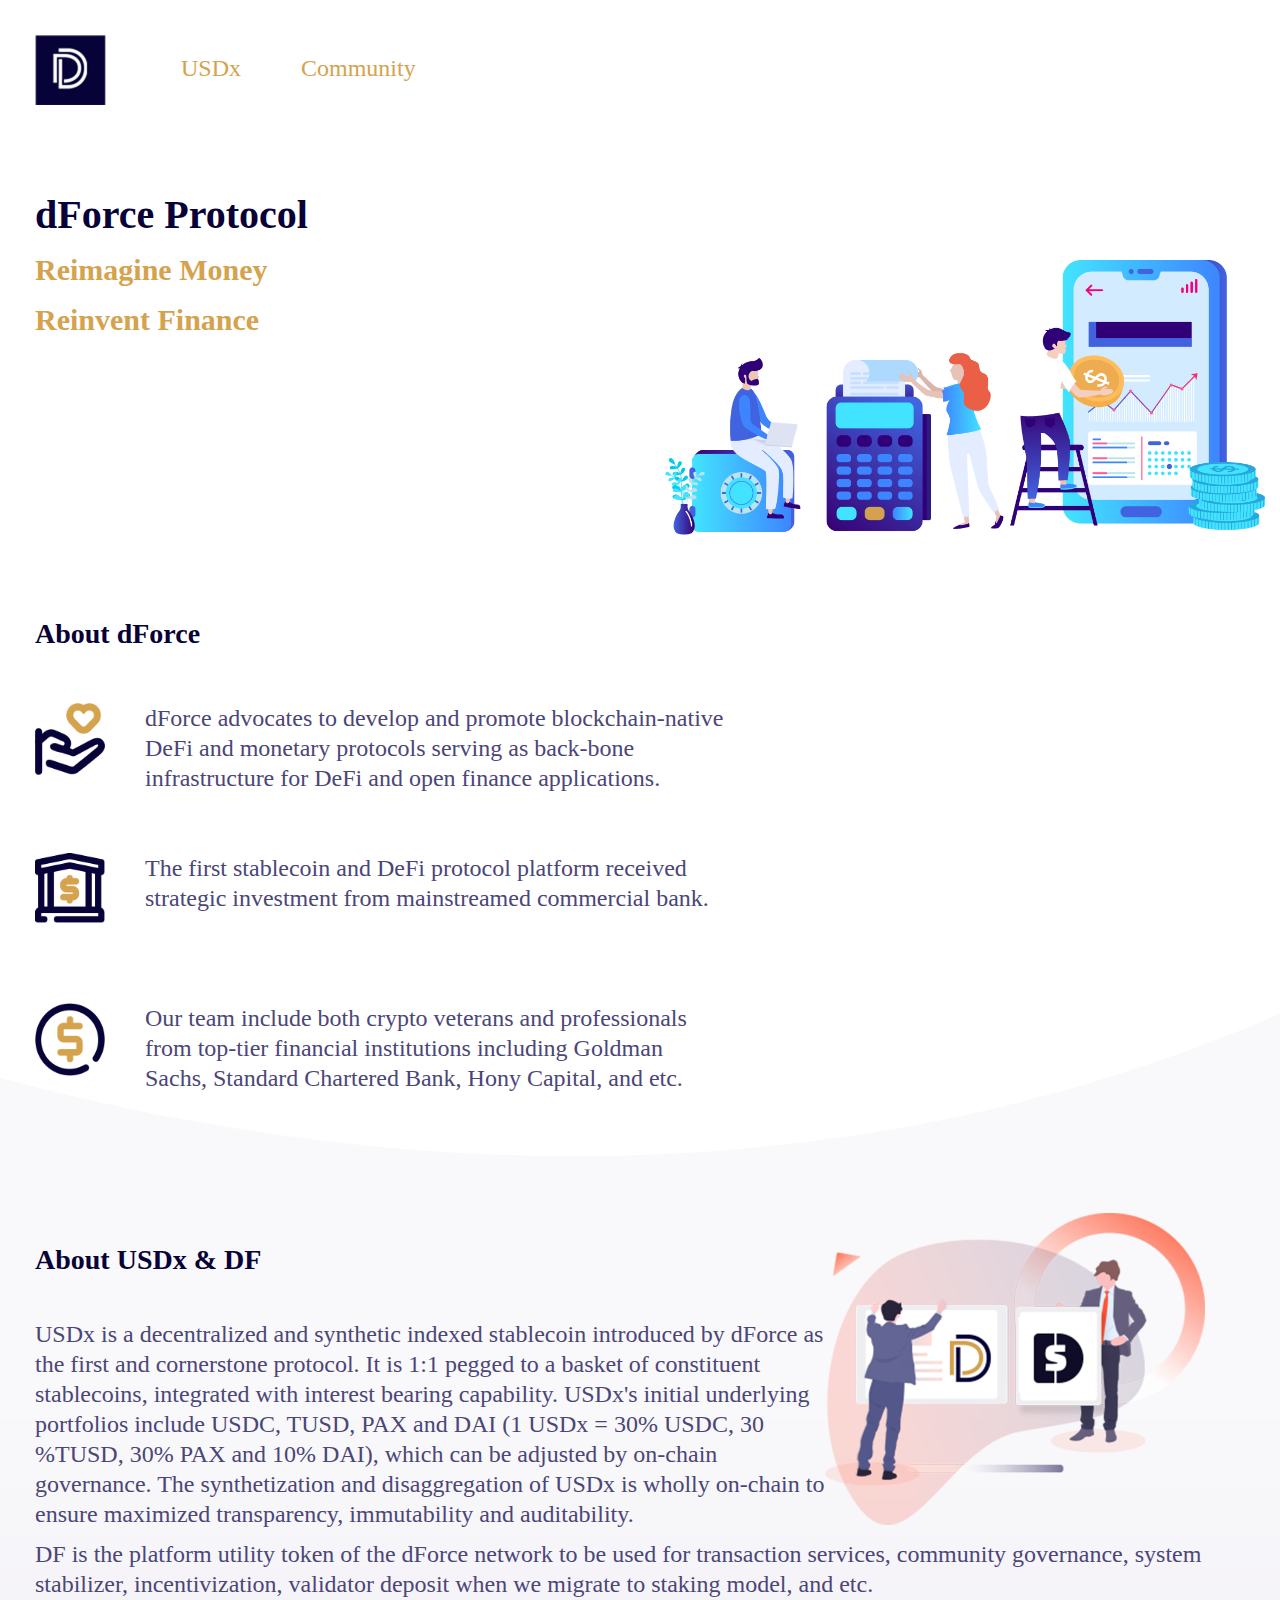
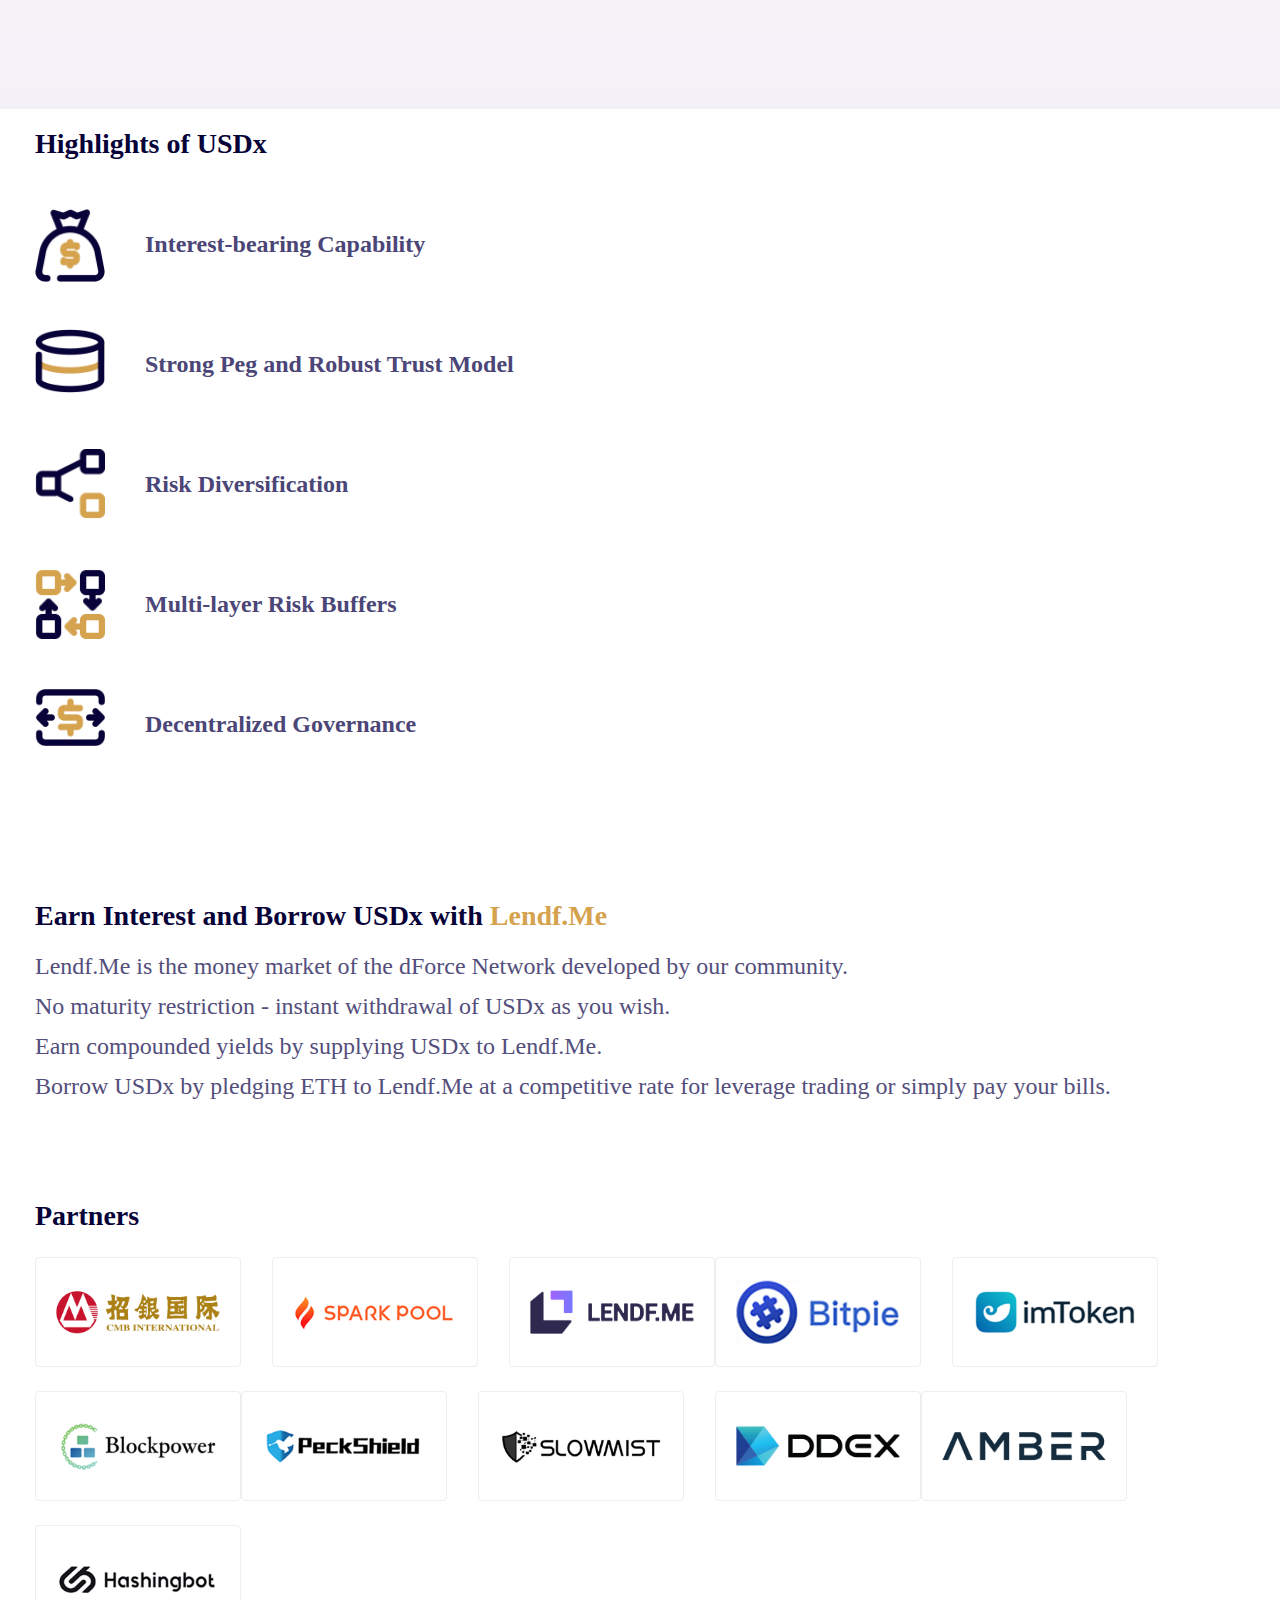
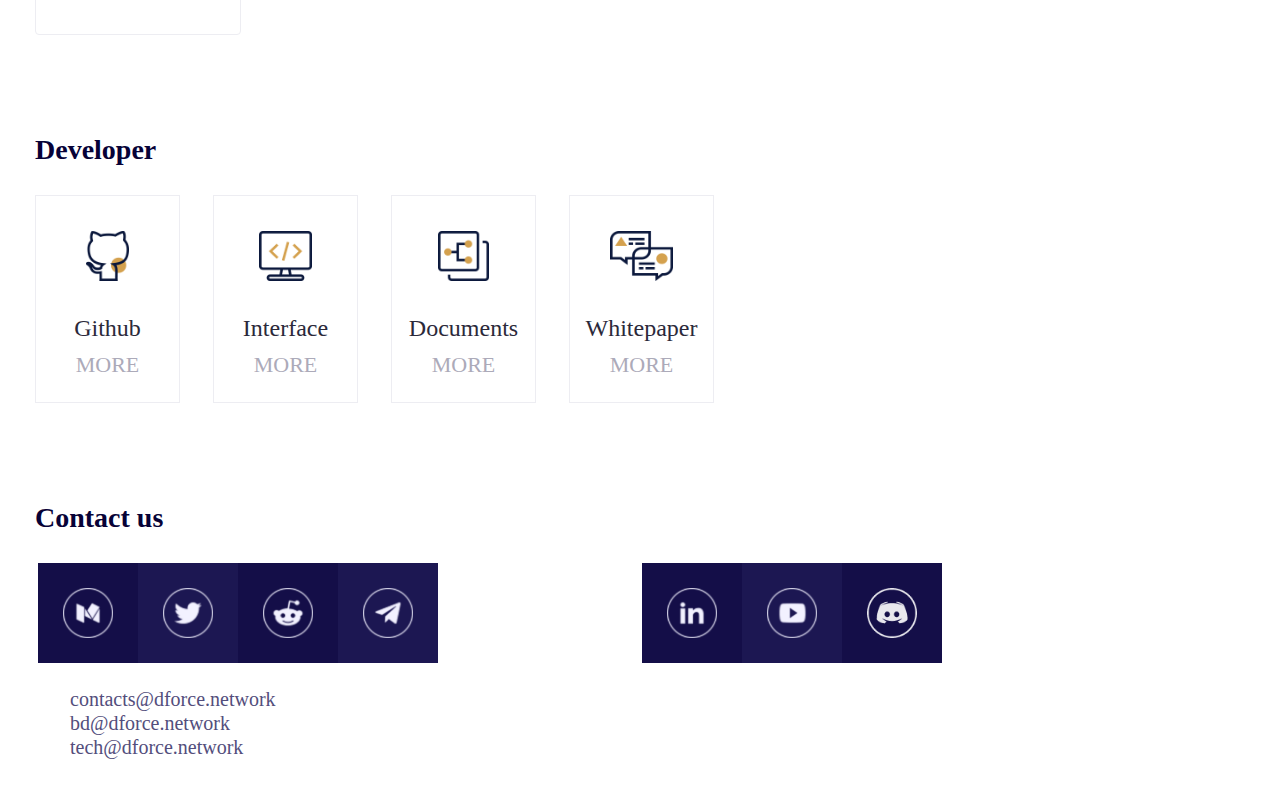
==== dforce/index.html @ ca026db4 "update" ====
<!DOCTYPE html>
<html lang="en">

<head>
    <meta charset="UTF-8">
    <meta name="viewport" content="width=device-width, initial-scale=0.5">
    <meta http-equiv="X-UA-Compatible" content="ie=edge">
    <meta name="keywords"
        content="usdt, TUSD, USDC, DAI, PAX, 稳定币, 换汇, 美元, Libra, 外汇, 汇款, maker, defi, 国际支付, blockchain, 区块链, crypto, 加密货币, 虚拟货币, stablecoin,">
    <link rel="stylesheet" href="./src/css/global_new.css" id="changecss">
    <!-- <link rel="stylesheet" href="./src/css/global_new_mobile.css" id="changecss"> -->
    <link rel="shortcut icon" href="./favicon.ico">

    <style>
        @font-face {
            font-family: NotoSansHans-Regular;
            src: url('./src/font/NotoSansHans.otf')
        }
    </style>

    <title>dForce</title>
</head>

<body>
    <div class="header">
        <img src="./src/images/logo_mobile.png" alt="" srcset="">
        <a href="https://usdx.dforce.network" target="_blank">USDx</a>
        <a href="#community" class="myid">Community</a>
        <div class="clear"></div>
    </div>
    <header>
        <div class="left">
            <img src="./src/images/Logo.png" alt="" srcset="">
        </div>
        <div class="right">
            <div class="meun">
                <a href="https://usdx.dforce.network" target="_blank">USDx</a>
            </div>
            <!-- <div class="meun">
                <a href="" target="_blank">Lendf</a>
            </div> -->
            <div class="meun meun1">
                <a href="#community" class="myid">Community</a>
            </div>
        </div>
        <div class="clear"></div>
    </header>

    <div class="top">
        <h1>dForce Protocol</h1>
        <h2>Reimagine Money · Reinvent Finance</h2>
        <h2 class="h2mobile">Reimagine Money<br />Reinvent Finance</h2>
        <img src="./src/images/banner.png" alt="">
    </div>

    <div class="arrowdown">
        <img src="./src/images/arrowdown.png" alt="" srcset="">
    </div>

    <div class="bg1">
        <div class="dforce">
            <h3 class="iamh3">About dForce</h3>
            <div class="dforceitem">
                <div class="item">
                    <img src="./src/images/dforce1.png" alt="">
                    <div class="text">dForce advocates to develop and promote blockchain-native DeFi and monetary
                        protocols serving as back-bone infrastructure for DeFi and open finance applications.</div>
                </div>
                <div class="item">
                    <img src="./src/images/dforce2.png" alt="">
                    <div class="text">The first stablecoin and DeFi protocol platform received strategic investment from
                        mainstreamed commercial bank. </div>
                </div>
                <div class="item nomargin">
                    <img src="./src/images/dforce3.png" alt="">
                    <div class="text">Our team include both crypto veterans and professionals from top-tier financial
                        institutions including Goldman Sachs, Standard Chartered Bank, Hony Capital, and etc. </div>
                </div>
                <div class="clear"></div>
            </div>
        </div>

        <div class="usdx">
            <div class="left">
                <img src="./src/images/usdx&df.png" alt="" srcset="">
            </div>
            <div class="right">
                <h3>About USDx & DF</h3>
                <div class="text1">USDx is a decentralized and synthetic indexed stablecoin introduced by dForce as the
                    first and cornerstone protocol. It is 1:1 pegged to a basket of constituent stablecoins, integrated
                    with interest bearing capability. USDx's initial underlying portfolios include USDC, TUSD, PAX and
                    DAI (1 USDx = 30% USDC, 30 %TUSD, 30% PAX and 10% DAI), which can be adjusted by on-chain
                    governance. The synthetization and disaggregation of USDx is wholly on-chain to ensure maximized
                    transparency, immutability and auditability. </div>
                <div class="text2">DF is the platform utility token of the dForce network to be used for transaction
                    services, community governance, system stabilizer, incentivization, validator deposit when we
                    migrate to staking model, and etc. </div>
            </div>
            <div class="clear"></div>
        </div>
    </div>

    <div class="highlight">
        <h3>Highlights of USDx</h3>
        <div class="hightlightitem">
            <div class="item">
                <div class="img">
                    <img src="./src/images/highlight1.png" alt="">
                </div>
                <div class="title">Interest-bearing Capability</div>
            </div>
            <div class="item">
                <div class="img">
                    <img src="./src/images/highlight2.png" alt="">
                </div>
                <div class="title">Strong Peg and Robust Trust Model</div>
            </div>
            <div class="item">
                <div class="img">
                    <img src="./src/images/highlight3.png" alt="">
                </div>
                <div class="title">Risk Diversification</div>
            </div>
            <div class="item">
                <div class="img">
                    <img src="./src/images/highlight4.png" alt="">
                </div>
                <div class="title">Multi-layer Risk Buffers</div>
            </div>
            <div class="item nomargin">
                <div class="img">
                    <img src="./src/images/highlight5.png" alt="">
                </div>
                <div class="title">Decentralized Governance</div>
            </div>
            <div class="clear"></div>
        </div>
    </div>

    <div class="lendf">
        <div class="left">
            <img src="./src/images/lendf.png" alt="">
        </div>
        <div class="right">
            <h3>Earn Interest and Borrow USDx with
                <a href="javascript:;" target="_blank">Lendf.Me</a>
            </h3>
            <div class="text">
                Lendf.Me is the money market of the dForce Network developed by our community.
            </div>
            <div class="text">No maturity restriction - instant withdrawal of USDx as you wish.</div>
            <div class="text">Earn compounded yields by supplying USDx to Lendf.Me.</div>
            <div class="text">Borrow USDx by pledging ETH to Lendf.Me at a competitive rate for leverage trading
                or simply pay your bills.</div>
        </div>
        <div class="clear"></div>
    </div>

    <div class="partner">
        <h3>Partners</h3>
        <div class="partneritem">
            <div class="item">
                <img src="./src/images/p01.png" alt="">
            </div>
            <div class="item">
                <img src="./src/images/p02.png" alt="">
            </div>
            <div class="item itemNomargin">
                <img src="./src/images/p03.png" alt="">
            </div>
            <div class="item nomargin">
                <img src="./src/images/p04.png" alt="">
            </div>
            <div class="item">
                <img src="./src/images/p05.png" alt="">
            </div>
            <div class="item itemNomargin">
                <img src="./src/images/p06.png" alt="">
            </div>
            <div class="item">
                <img src="./src/images/p07.png" alt="">
            </div>
            <div class="item nomargin">
                <img src="./src/images/p08.png" alt="">
            </div>
            <div class="item itemNomargin">
                <img src="./src/images/p09.png" alt="">
            </div>
            <div class="item">
                <img src="./src/images/p10.png" alt="">
            </div>
            <div class="item">
                <img src="./src/images/p11.png" alt="">
            </div>
            <div class="clear"></div>
        </div>
    </div>

    <div class="developers">
        <h3>Developer</h3>
        <div class="developersItem">
            <div class="image">
                <img draggable="false" src="./src/images/developers1.png" alt="" srcset="">
            </div>
            <div class="devName">Github</div>
            <div class="more">
                <a target="_blank" href="https://github.com/dforcenetwork" class="more">MORE</a>
            </div>
        </div>
        <div class="developersItem">
            <div class="image">
                <img draggable="false" src="./src/images/developers2.png" alt="" srcset="">
            </div>
            <div class="devName">Interface</div>
            <div class="more">
                <a target="_blank" href="javascript:;" class="more" title="Coming soon">MORE</a>
            </div>
        </div>
        <div class="developersItem">
            <div class="image">
                <img draggable="false" src="./src/images/developers3.png" alt="" srcset="">
            </div>
            <div class="devName">Documents</div>
            <div class="more">
                <a target="_blank" href="javascript:;" class="more" title="Coming soon">MORE</a>
            </div>
        </div>
        <div class="developersItem nomargin itemNomargin">
            <div class="image">
                <img draggable="false" src="./src/images/developers4.png" alt="" srcset="">
            </div>
            <div class="devName">Whitepaper</div>
            <div class="more">
                <a target="_blank" href="javascript:;" class="more" title="Coming soon">MORE</a>
            </div>
        </div>
        <!-- <div class="developersItem ">
            <div class="image">
                <img draggable="false" src="./src/images/developers5.png" alt="" srcset="">
            </div>
            <div class="devName">Testnet</div>
            <div class="more">
                <a target="_blank" href="javascript:;" class="more" title="Coming soon">MORE</a>
            </div>
        </div> -->
        <div class="clear"></div>
    </div>

    <div class="bottom">
        <span id='community'></span>
        <div class="content">
            <div class="left">
                <div class="leftitem">
                    <p>contact us: </p>
                </div>
                <div class="rightitem">
                    <p>contacts@dforce.network</p>
                    <p>bd@dforce.network</p>
                    <p>tech@dforce.network</p>
                </div>
            </div>
            <div class="image">
                <a target="_blank" href="https://medium.com/dforcenet" class="connectMe">
                    <img draggable="false" src="./src/images/connect1.png" alt="" srcset="">
                </a>
                <a target="_blank" href="https://twitter.com/dForcenet" class="connectMe">
                    <img draggable="false" src="./src/images/connect3.png" alt="" srcset="">
                </a>
                <a target="_blank" href="https://www.reddit.com/user/dForceProtocol" class="connectMe">
                    <img draggable="false" src="./src/images/connect4.png" alt="" srcset="">
                </a>
                <a target="_blank" href="https://t.me/dforcenet" class="connectMe">
                    <img draggable="false" src="./src/images/connect5.png" alt="" srcset="">
                </a>
                <a target="_blank" href="https://www.linkedin.com/company/dforce-network" class="connectMe">
                    <img draggable="false" src="./src/images/connect6.png" alt="" srcset="">
                </a>
                <a target="_blank" href="https://www.youtube.com/channel/UCM6Vgoc-BhFGG11ZndUr6Ow" class="connectMe">
                    <img draggable="false" src="./src/images/connect8.png" alt="" srcset="">
                </a>
                <a target="_blank" href="https://discord.gg/Gbtd3MR" class="connectMe">
                    <img style='opacity: 0.9;' draggable="false" src="./src/images/discord.png" alt="" srcset="">
                </a>
            </div>
            <div class="clear"></div>
        </div>
    </div>

    <div class="bottom_mobile">
        <span id='community'></span>
        <h3>Contact us</h3>
        <div class="image">
            <a target="_blank" href="https://medium.com/dforcenet" class="connectMe">
                <img draggable="false" src="./src/images/connect1.png" alt="" srcset="">
            </a>
            <a target="_blank" href="https://twitter.com/dForcenet" class="connectMe exeBack">
                <img draggable="false" src="./src/images/connect3.png" alt="" srcset="">
            </a>
            <a target="_blank" href="https://www.reddit.com/user/dForceProtocol" class="connectMe itemNomargin">
                <img draggable="false" src="./src/images/connect4.png" alt="" srcset="">
            </a>
            <a target="_blank" href="https://t.me/dforcenet" class="connectMe exeBack">
                <img draggable="false" src="./src/images/connect5.png" alt="" srcset="">
            </a>
            <!-- <a target="_blank" href="https://www.linkedin.com/company/dforce-network" class="connectMe">
                <img draggable="false" src="./src/images/connect6.png" alt="" srcset="">
            </a>
            <a target="_blank" href="https://discord.gg/Gbtd3MR" class="connectMe exeBack">
                <img style='opacity: 0.9;' draggable="false" src="./src/images/discord.png" alt="" srcset="">
            </a> -->
            <div class="clear"></div>
        </div>
        <div class="image">
            <!-- <a target="_blank" href="https://medium.com/dforcenet" class="connectMe">
                <img draggable="false" src="./src/images/connect1.png" alt="" srcset="">
            </a>
            <a target="_blank" href="https://twitter.com/dForcenet" class="connectMe exeBack">
                <img draggable="false" src="./src/images/connect3.png" alt="" srcset="">
            </a>
            <a target="_blank" href="https://www.reddit.com/user/dForceProtocol" class="connectMe itemNomargin">
                <img draggable="false" src="./src/images/connect4.png" alt="" srcset="">
            </a>
            <a target="_blank" href="https://t.me/dforcenet" class="connectMe exeBack">
                <img draggable="false" src="./src/images/connect5.png" alt="" srcset="">
            </a> -->
            <a target="_blank" href="https://www.linkedin.com/company/dforce-network" class="connectMe">
                <img draggable="false" src="./src/images/connect6.png" alt="" srcset="">
            </a>
            <a target="_blank" href="https://www.youtube.com/channel/UCM6Vgoc-BhFGG11ZndUr6Ow" class="connectMe exeBack">
                <img draggable="false" src="./src/images/connect8.png" alt="" srcset="">
            </a>
            <a target="_blank" href="https://discord.gg/Gbtd3MR" class="connectMe">
                <img style='opacity: 0.9;' draggable="false" src="./src/images/discord.png" alt="" srcset="">
            </a>
            <div class="clear"></div>
        </div>
        <p>contacts@dforce.network</p>
        <p>bd@dforce.network</p>
        <p>tech@dforce.network</p>
    </div>
</body>



<!-- Global site tag (gtag.js) - Google Analytics -->
<script async src="https://www.googletagmanager.com/gtag/js?id=UA-76437833-4"></script>
<script src="./src/js/jquery.min.js"></script>

<script>
    // check PC or Mobile
    if (navigator.platform.toLowerCase().match(/(iPhone|Android|linux)/i)) {
        document.getElementById('changecss').href = './src/css/global_new_mobile.css';
    } else {
        document.getElementById('changecss').href = './src/css/global_new.css';
    }

    // console.log('test', $);
    $(function () {
        $(".myid").click(function () {
            if (location.pathname.replace(/^\//, '') == this.pathname.replace(/^\//, '') && location.hostname == this.hostname) {
                var $target = $(this.hash);
                $target = $target.length && $target || $('[name=' + this.hash.slice(1) + ']');
                if ($target.length) {
                    var targetOffset = $target.offset().top;
                    $('html,body').animate({
                        scrollTop: targetOffset
                    }, 800);
                    return false;
                }
            }
        });

        // exchange meun
        // $(".img_mobile").click(function () {
        //     // console.log($(".img_mobile").attr('src'));
        //     if ($(".img_mobile").attr('src') == './src/image/meun.png') {
        //         $(".img_mobile").attr('src', './src/image/close.png');
        //         $(".ul_mobile").css('display', 'block');
        //     } else {
        //         $(".img_mobile").attr('src', './src/image/meun.png');
        //         $(".ul_mobile").css('display', 'none');
        //     }
        // })
    });

    // console.log('%c❤ WangKeAi', 'color: red', new Date().toLocaleDateString() + ' ' + new Date().toLocaleTimeString());

    window.dataLayer = window.dataLayer || [];

    function gtag() {
        dataLayer.push(arguments);
    }
    gtag('js', new Date());
    gtag('config', 'UA-76437833-4');
</script>

</html>
---- dforce/src/css/global_new.css ----
* {
    margin: 0;
    padding: 0;
    box-sizing: border-box;
}

a:link,
a:visited,
a:hover,
a:active {
    text-decoration: none;
    color: rgba(213, 162, 78, 1);
}

.clear {
    clear: both;
}

.nomargin {
    margin-right: 0 !important;
}

div.header {
    display: none;
}

header {
    width: 1040px;
    /* background: red; */
    margin: 0 auto;
    padding-top: 20px;
}

header div.left {
    float: left;
}

header div.left img {
    width: 100px;
}

header div.right {
    float: right;
    /* padding-right: 70px; */
}

header div.right div.meun {
    float: left;
    /* background: green; */
    margin-left: 20px;
    position: relative;
}

header div.right div.meun::after {
    content: '';
    display: block;
    position: absolute;
    width: 30px;
    height: 2px;
    background: rgba(0, 0, 0, 1);
    bottom: 0;
    left: 50%;
    transform: translate(-50%, 0%);
    display: none;
}

header div.right div.meun1::after {
    width: 50px;
}

header div.right div.meun a {
    display: block;
    width: 100%;
    height: 100%;
    /* background: red; */
    line-height: 26px;
    transition: 0.3s;
    font-family: NotoSansHans-Regular;
}

header div.right div.meun:hover::after {
    display: block;
}

header div.right div.meun:hover a {
    color: rgba(0, 0, 0, 1);
}

/* --------------------------------- */

div.top {
    width: 1040px;
    height: 400px;
    /* background: pink; */
    margin: 0 auto;
    position: relative;
    margin-top: 80px;
    /* margin-bottom: 50px; */
}

div.top h1 {
    font-size: 40px;
    font-family: OpenSans-ExtraBold;
    font-family: NotoSansHans-Regular;
    font-weight: 800;
    color: rgba(7, 2, 55, 1);
    line-height: 60px;
}

div.top h2 {
    font-size: 30px;
    font-family: DINAlternate-Bold;
    font-family: NotoSansHans-Regular;
    font-weight: bold;
    color: rgba(213, 162, 78, 1);
    line-height: 50px;
}

div.top h2.h2mobile {
    display: none;
}

div.top img {
    width: 800px;
    position: absolute;
    right: 0;
    bottom: 0;
}

/* --------------------------------- */

div.arrowdown {
    width: 720px;
    height: 1px;
    background: rgba(213, 162, 78, 1);
    margin: 0 auto;
    margin-top: 50px;
    margin-bottom: 50px;
    position: relative;
    margin-top: 120px;
    margin-bottom: 100px;
}

div.arrowdown img {
    width: 40px;
    position: absolute;
    left: 50%;
    top: 50%;
    transform: translate(-50%, -50%);
}

/* --------------------------------- */

div.bg1 {
    background: pink;
    background: url('../images/bg1.png') no-repeat center 0px;
}

/* --------------------------------- */

div.dforce {
    width: 1040px;
    /* background: red; */
    margin: 0 auto;
}

div.dforce h3.iamh3 {
    font-size: 28px;
    font-family: NotoSansHans-Bold;
    font-family: NotoSansHans-Regular;
    font-weight: bold;
    color: rgba(7, 2, 55, 1);
    line-height: 38px;
    text-align: center;
    margin-bottom: 50px;
}

div.dforce div.dforceitem {}

div.dforce div.dforceitem div.item {
    width: 280px;
    height: 316px;
    /* background: red; */
    margin-right: 100px;
    float: left;
    background: rgba(255, 255, 255, 1);
    border: 1px solid rgba(191, 191, 191, 1);
    border-radius: 10px;
    text-align: center;
}

div.dforce div.dforceitem div.item img {
    height: 60px;
    margin-top: 35px;
    margin-bottom: 25px;
}

div.dforce div.dforceitem div.item div.text {
    width: 242px;
    margin: 0 auto;
    /* background: red; */
    font-size: 16px;
    font-family: NotoSansHans-Regular;
    font-weight: 400;
    color: rgba(75, 70, 119, 1);
    line-height: 26px;
}

/* --------------------------------- */
div.usdx {
    width: 1040px;
    /* background: green; */
    margin: 0 auto;
    padding-top: 120px;
    padding-bottom: 210px;
}

div.usdx div.left {
    float: left;
}

div.usdx div.left img {
    width: 500px;
    margin-right: 40px;
}

div.usdx div.right {
    float: left;
    width: 500px;
}

div.usdx div.right h3 {
    font-size: 28px;
    font-family: NotoSansHans-Bold;
    font-family: NotoSansHans-Regular;
    font-weight: bold;
    color: rgba(7, 2, 55, 1);
    line-height: 38px;
    padding-top: 28px;
    padding-bottom: 10px;
}

div.usdx div.right div.text1,
div.usdx div.right div.text2 {
    font-size: 16px;
    font-family: NotoSansHans-Regular;
    font-weight: 400;
    color: rgba(75, 70, 119, 1);
    line-height: 24px;
}

div.usdx div.right div.text2 {
    margin-top: 10px;
}

/* --------------------------------- */

div.highlight {
    width: 1040px;
    /* background: red; */
    margin: 0 auto;
    /* padding-top: 100px; */
    /* margin-top: 150px; */
    margin-bottom: 180px;
}

div.highlight h3 {
    font-size: 28px;
    font-family: NotoSansHans-Black;
    font-family: NotoSansHans-Regular;
    font-weight: 900;
    color: rgba(7, 2, 55, 1);
    line-height: 70px;
    /* margin-top: 150px; */
    margin-bottom: 50px;
}

div.highlight div.hightlightitem {
    /* background: green; */
    /* padding-left: 40px; */
}

div.highlight div.hightlightitem div.item {
    width: 180px;
    float: left;
    margin-right: 35px;
    /* background: pink; */
}

div.highlight div.hightlightitem div.item div.img {
    width: 110px;
    height: 110px;
    background: rgba(255, 255, 255, 1);
    border: 1px solid rgba(232, 232, 233, 1);
    border-radius: 50%;
    margin-left: 35px;
    position: relative;
}

div.highlight div.hightlightitem div.item div.img img {
    position: absolute;
    left: 50%;
    top: 50%;
    transform: translate(-50%, -50%);
}

div.highlight div.hightlightitem div.item div.title {
    font-size: 16px;
    font-family: NotoSansHans-Black;
    font-family: NotoSansHans-Regular;
    font-weight: 900;
    color: rgba(75, 70, 119, 1);
    line-height: 24px;
    /* background: red; */
    text-align: center;
    margin-top: 16px;
}

/* --------------------------------- */

div.lendf {
    width: 1040px;
    /* background: red; */
    margin: 0 auto;
}

div.lendf div.left {
    float: left;
    width: 380px;
    /* background: pink; */
    padding-left: 35px;
}

div.lendf div.left img {
    width: 270px;
}

div.lendf div.right {
    float: left;
    width: 660px;
}

div.lendf div.right h3 {
    font-size: 28px;
    font-family: NotoSansHans-Black;
    font-family: NotoSansHans-Regular;
    font-weight: 900;
    color: rgba(7, 2, 55, 1);
    line-height: 70px;
    padding-top: 32px;
}

div.lendf div.right h3 a:hover {
    text-decoration: underline;
}

div.lendf div.right div.text {
    height: 36px;
    font-size: 16px;
    font-family: NotoSansHans-Regular;
    font-weight: 400;
    color: rgba(83, 78, 124, 1);
    line-height: 22px;
}

/* --------------------------------- */

div.partner {
    width: 1040px;
    /* background: red; */
    margin: 0 auto;
}

div.partner h3 {
    height: 22px;
    font-size: 28px;
    font-family: NotoSansHans-Black;
    font-family: NotoSansHans-Regular;
    font-weight: 900;
    color: rgba(7, 2, 55, 1);
    line-height: 70px;
    margin-top: 150px;
    margin-bottom: 30px;
}

div.partner div.partneritem {}

div.partner div.partneritem div.item {
    position: relative;
    float: left;
    width: 230px;
    height: 130px;
    margin-right: 40px;
    background: rgba(255, 255, 255, 1);
    border: 1px solid rgba(237, 237, 242, 1);
    border-radius: 4px;
    margin-top: 24px;
}

div.partner div.partneritem div.item img {
    width: 80%;
    position: absolute;
    left: 50%;
    top: 50%;
    transform: translate(-50%, -50%);
}

/* --------------------------------- */

div.developers {
    width: 1040px;
    /* background: pink; */
    margin: 0 auto;
    padding-bottom: 80px;
}

div.developers h3 {
    font-size: 28px;
    font-family: NotoSansHans-Black;
    font-family: NotoSansHans-Regular;
    font-weight: 900;
    color: rgba(7, 2, 55, 1);
    line-height: 70px;
    margin-top: 150px;
    margin-bottom: 50px;
}

div.developers div.developersItem {
    float: left;
    width: 200px;
    height: 208px;
    background: rgba(255, 255, 255, 1);
    border: 1px solid rgba(237, 237, 242, 1);
    margin-right: 80px;
    text-align: center;
}

div.developers div.developersItem img {
    height: 50px;
    margin-top: 35px;
    margin-bottom: 30px;
}

div.developers div.developersItem div.devName {
    font-size: 20px;
    font-family: NotoSansHans-Regular;
    font-weight: 500;
    color: rgba(43, 41, 58, 1);
}

div.developers div.developersItem div.more {
    /* background: red; */
    padding-top: 10px;
}

div.developers div.developersItem div.more a {
    display: block;
    width: 100px;
    margin: 0 auto;
    background: url('../images/arrow_right.png') no-repeat right 4px;
    background-size: 8px;
    font-size: 16px;
    font-family: NotoSansHans-Regular;
    font-weight: 400;
    color: rgba(172, 170, 185, 1);
    /* background: green; */
}

/* --------------------------------- */
div.bottom_mobile {
    display: none;
}

div.bottom {
    width: 100%;
    min-width: 1040px;
    height: 140px;
    background: rgba(7, 2, 55, 1);
}

div.bottom div.content {
    width: 1040px;
    /* background: red; */
    margin: 0 auto;
    padding-top: 35px;
}

div.bottom div.content div.left {
    float: left;
}

div.bottom div.content div.left div.leftitem {
    margin-right: 20px;
}

div.bottom div.content div.left div.leftitem,
div.bottom div.content div.left div.rightitem {
    float: left;
    font-size: 18px;
    font-family: SourceHanSansCN-Regular;
    font-weight: 400;
    color: rgba(254, 254, 255, 1);
}

div.bottom div.content div.image {
    float: left;
    margin-left: 150px;
    padding-top: 20px;
}

div.bottom div.content div.image a {
    /* background: green; */
    display: inline-block;
    margin-right: 30px;
}

div.bottom div.content div.image a img {
    width: 40px;
}
---- dforce/src/css/global_new_mobile.css ----
* {
    margin: 0;
    padding: 0;
    box-sizing: border-box;
}

a:link,
a:visited,
a:hover,
a:active {
    text-decoration: none;
    color: rgba(213, 162, 78, 1);
}

.clear {
    clear: both;
}

.itemNomargin {
    margin-right: 0 !important;
}

header {
    display: none;
}

div.header {
    width: 100%;
    min-width: 750px;
    padding-top: 35px;
    padding-left: 35px;
}

div.header img {
    float: left;
    height: 70px;
    margin-right: 60px;
}

div.header a {
    float: left;
    display: block;
    font-size: 24px;
    /* background: red; */
    padding: 5px 15px;
    margin-right: 30px;
    margin-top: 15px;
    font-family: NotoSansHans-Regular;
}

/* --------------------------------- */

div.top {
    width: 100%;
    min-width: 750px;
    padding-left: 35px;
    height: 350px;
    /* background: pink; */
    margin: 0 auto;
    position: relative;
    margin-top: 80px;
}

div.top h1 {
    font-size: 40px;
    font-family: OpenSans-ExtraBold;
    font-family: NotoSansHans-Regular;
    font-weight: 800;
    color: rgba(7, 2, 55, 1);
    line-height: 60px;
}

div.top h2 {
    display: none;
}

div.top h2.h2mobile {
    display: block;
    font-size: 30px;
    font-family: DINAlternate-Bold;
    font-family: NotoSansHans-Regular;
    font-weight: bold;
    color: rgba(213, 162, 78, 1);
    line-height: 50px;
}


div.top img {
    width: 600px;
    position: absolute;
    right: 15px;
    bottom: 0;
}

/* --------------------------------- */

div.arrowdown {
    display: none;
}


/* --------------------------------- */

div.bg1 {
    width: 100%;
    min-width: 750px;
    background: pink;
    background: url('../images/bg1.png') no-repeat center 216px;
}

/* --------------------------------- */

div.dforce {
    width: 100%;
    min-width: 750px;
    /* background: red; */
    margin: 0 auto;
}

div.dforce h3.iamh3 {
    font-size: 28px;
    /* font-family: NotoSansHans-Bold; */
    font-family: NotoSansHans-Regular;
    font-weight: bold;
    color: rgba(7, 2, 55, 1);
    line-height: 38px;
    margin-top: 80px;
    margin-bottom: 50px;
    padding-left: 35px;
}

div.dforce div.dforceitem {}

div.dforce div.dforceitem div.item {
    width: 100%;
    height: 130px;
    /* background: red; */
    margin-bottom: 20px;
}

div.dforce div.dforceitem div.item img {
    float: left;
    width: 70px;
    margin-left: 35px;
    margin-right: 40px;
}

div.dforce div.dforceitem div.item div.text {
    width: 580px;
    float: left;
    /* background: green; */
    font-size: 24px;
    font-family: NotoSansHans-Regular;
    font-weight: 400;
    color: rgba(75, 70, 119, 1);
    line-height: 30px;
}

/* --------------------------------- */
div.usdx {
    width: 750px;
    min-width: 100%;
    /* background: green; */
    margin: 0 auto;
    padding-left: 35px;
    padding-right: 35px;
    padding-top: 60px;
    padding-bottom: 110px;
}

div.usdx div.left {
    float: right;
}

div.usdx div.left img {
    width: 380px;
    margin-right: 40px;
}

/* div.usdx div.right {
    float: left;
    width: 500px;
} */

div.usdx div.right h3 {
    font-size: 28px;
    /* font-family: NotoSansHans-Bold; */
    font-family: NotoSansHans-Regular;
    font-weight: bold;
    color: rgba(7, 2, 55, 1);
    line-height: 38px;
    padding-top: 28px;
    padding-bottom: 40px;
}

div.usdx div.right div.text1,
div.usdx div.right div.text2 {
    font-size: 24px;
    font-family: NotoSansHans-Regular;
    font-weight: 400;
    color: rgba(75, 70, 119, 1);
    line-height: 30px;
}

div.usdx div.right div.text2 {
    margin-top: 10px;
}

/* --------------------------------- */

div.highlight {
    width: 100%;
    min-width: 750px;
    /* background: red; */
    margin: 0 auto;
    margin-bottom: 40px;
}

div.highlight h3 {
    font-size: 28px;
    /* font-family: NotoSansHans-Black; */
    font-family: NotoSansHans-Regular;
    font-weight: 900;
    color: rgba(7, 2, 55, 1);
    line-height: 70px;
    /* margin-top: 150px; */
    margin-bottom: 30px;
    padding-left: 35px;
}

div.highlight div.hightlightitem {
    width: 100%;
    min-width: 750px;
}

div.highlight div.hightlightitem div.item {
    width: 100%;
    min-width: 750px;
    height: 100px;
    /* background: green; */
    margin-bottom: 20px;
}

div.highlight div.hightlightitem div.item div.img {
    float: left;
    padding-left: 35px;
}

div.highlight div.hightlightitem div.item div.img img {
    width: 70px;
    margin-right: 40px;
}

div.highlight div.hightlightitem div.item div.title {
    font-size: 24px;
    /* font-family: NotoSansHans-Black; */
    font-family: NotoSansHans-Regular;
    font-weight: 900;
    color: rgba(75, 70, 119, 1);
    line-height: 30px;
    /* background: red; */
    margin-top: 20px;
    float: left;
    width: 500px;
}

/* --------------------------------- */

div.lendf {
    width: 100%;
    min-width: 750px;
    /* background: red; */
    margin: 0 auto;
    /* background: url(../images/lendf.png) no-repeat right top; */
}

div.lendf div.left {
    display: none;
}


div.lendf div.right {
    width: 100%;
    padding-left: 35px;
    padding-right: 35px;
    /* background: red; */
}

div.lendf div.right h3 {
    font-size: 28px;
    /* font-family: NotoSansHans-Black; */
    font-family: NotoSansHans-Regular;
    font-weight: 900;
    color: rgba(7, 2, 55, 1);
    line-height: 70px;
    padding-top: 32px;
}

div.lendf div.right div.text {
    /* height: 74px; */
    font-size: 24px;
    font-family: NotoSansHans-Regular;
    font-weight: 400;
    color: rgba(83, 78, 124, 1);
    line-height: 30px;
    margin-bottom: 10px;
}

div.lendf div.right div.h46 {
    height: 46px;
}

/* --------------------------------- */

div.partner {
    width: 100%;
    min-width: 750px;
    /* background: red; */
    margin: 0 auto;
    padding-left: 35px;
    padding-right: 35px;
}

div.partner h3 {
    height: 22px;
    font-size: 28px;
    /* font-family: NotoSansHans-Black; */
    font-family: NotoSansHans-Regular;
    font-weight: 900;
    color: rgba(7, 2, 55, 1);
    line-height: 70px;
    margin-top: 80px;
    margin-bottom: 30px;
    /* padding-left: 35px; */
}

div.partner div.partneritem {}

div.partner div.partneritem div.item {
    position: relative;
    float: left;
    width: 206px;
    height: 110px;
    margin-right: 31px;
    background: rgba(255, 255, 255, 1);
    border: 1px solid rgba(237, 237, 242, 1);
    border-radius: 4px;
    margin-top: 24px;
}

div.partner div.partneritem div.item img {
    width: 80%;
    position: absolute;
    left: 50%;
    top: 50%;
    transform: translate(-50%, -50%);
}

/* --------------------------------- */

div.developers {
    width: 100%;
    min-width: 750px;
    /* background: pink; */
    margin: 0 auto;
    padding-bottom: 80px;
    padding-left: 35px;
    padding-right: 35px;
}

div.developers h3 {
    font-size: 28px;
    /* font-family: NotoSansHans-Black; */
    font-family: NotoSansHans-Regular;
    font-weight: 900;
    color: rgba(7, 2, 55, 1);
    line-height: 70px;
    margin-top: 80px;
    margin-bottom: 10px;
    /* padding-left: 35px; */
}

div.developers div.developersItem {
    float: left;
    width: 145px;
    height: 208px;
    background: rgba(255, 255, 255, 1);
    border: 1px solid rgba(237, 237, 242, 1);
    margin-right: 33px;
    text-align: center;
}

div.developers div.developersItem img {
    height: 50px;
    margin-top: 35px;
    margin-bottom: 30px;
}

div.developers div.developersItem div.devName {
    font-size: 24px;
    font-family: NotoSansHans-Regular;
    font-weight: 500;
    color: rgba(43, 41, 58, 1);
}

div.developers div.developersItem div.more {
    /* background: red; */
    padding-top: 10px;
}

div.developers div.developersItem div.more a {
    display: block;
    width: 100px;
    margin: 0 auto;
    /* background: url('../images/arrow_right.png') no-repeat right 4px; */
    /* background-size: 8px; */
    font-size: 22px;
    font-family: NotoSansHans-Regular;
    font-weight: 400;
    color: rgba(172, 170, 185, 1);
    /* background: green; */
}

/* --------------------------------- */

div.bottom {
    display: none;
}

div.bottom_mobile {
    width: 100%;
    min-width: 750px;
    /* background: red; */
    padding-left: 35px;
    padding-right: 35px;
    position: relative;
    text-align: center;
    padding-bottom: 40px;
}

div.bottom_mobile h3 {
    font-size: 28px;
    /* font-family: NotoSansHans-Black; */
    font-family: NotoSansHans-Regular;
    font-weight: 900;
    color: rgba(7, 2, 55, 1);
    line-height: 70px;
    /* margin-top: 80px; */
    margin-bottom: 10px;
    text-align: left;
}

div.bottom_mobile div.image {
    display: inline-block;
    width: 600px;
    margin: 0 auto;
    margin-bottom: 20px;
}

div.bottom_mobile div.image a {
    display: block;
    background: rgba(20, 14, 72, 1);
    float: left;
    width: 100px;
    height: 100px;
    position: relative;
}

div.bottom_mobile div.image a.exeBack {
    background: rgba(28, 23, 82, 1);
}

div.bottom_mobile div.image a img {
    width: 50px;
    position: absolute;
    top: 50%;
    left: 50%;
    transform: translate(-50%, -50%);
}

div.bottom_mobile p {
    text-align: left;
    padding-left: 35px;
    font-size: 20px;
    font-family: NotoSansHans-Regular;
    font-weight: 400;
    color: rgba(83, 78, 124, 1);
    line-height: 24px;
}
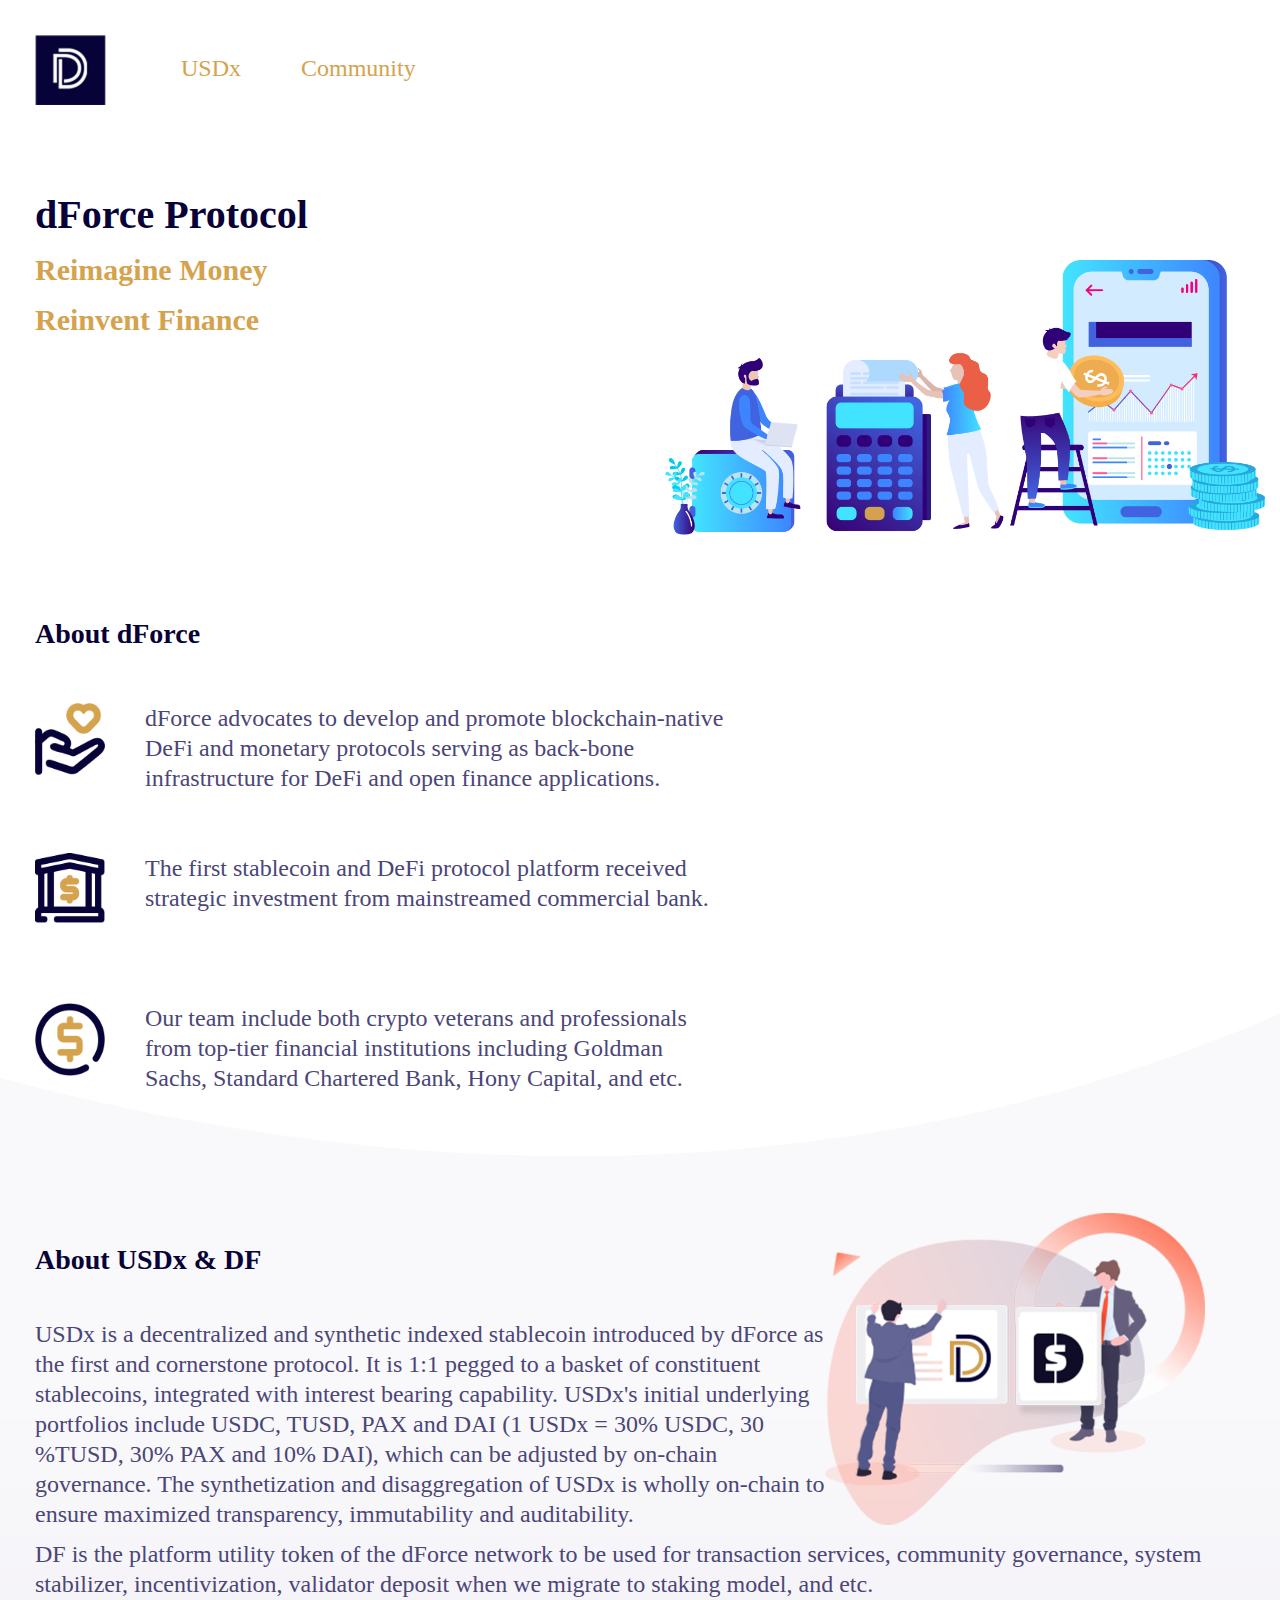
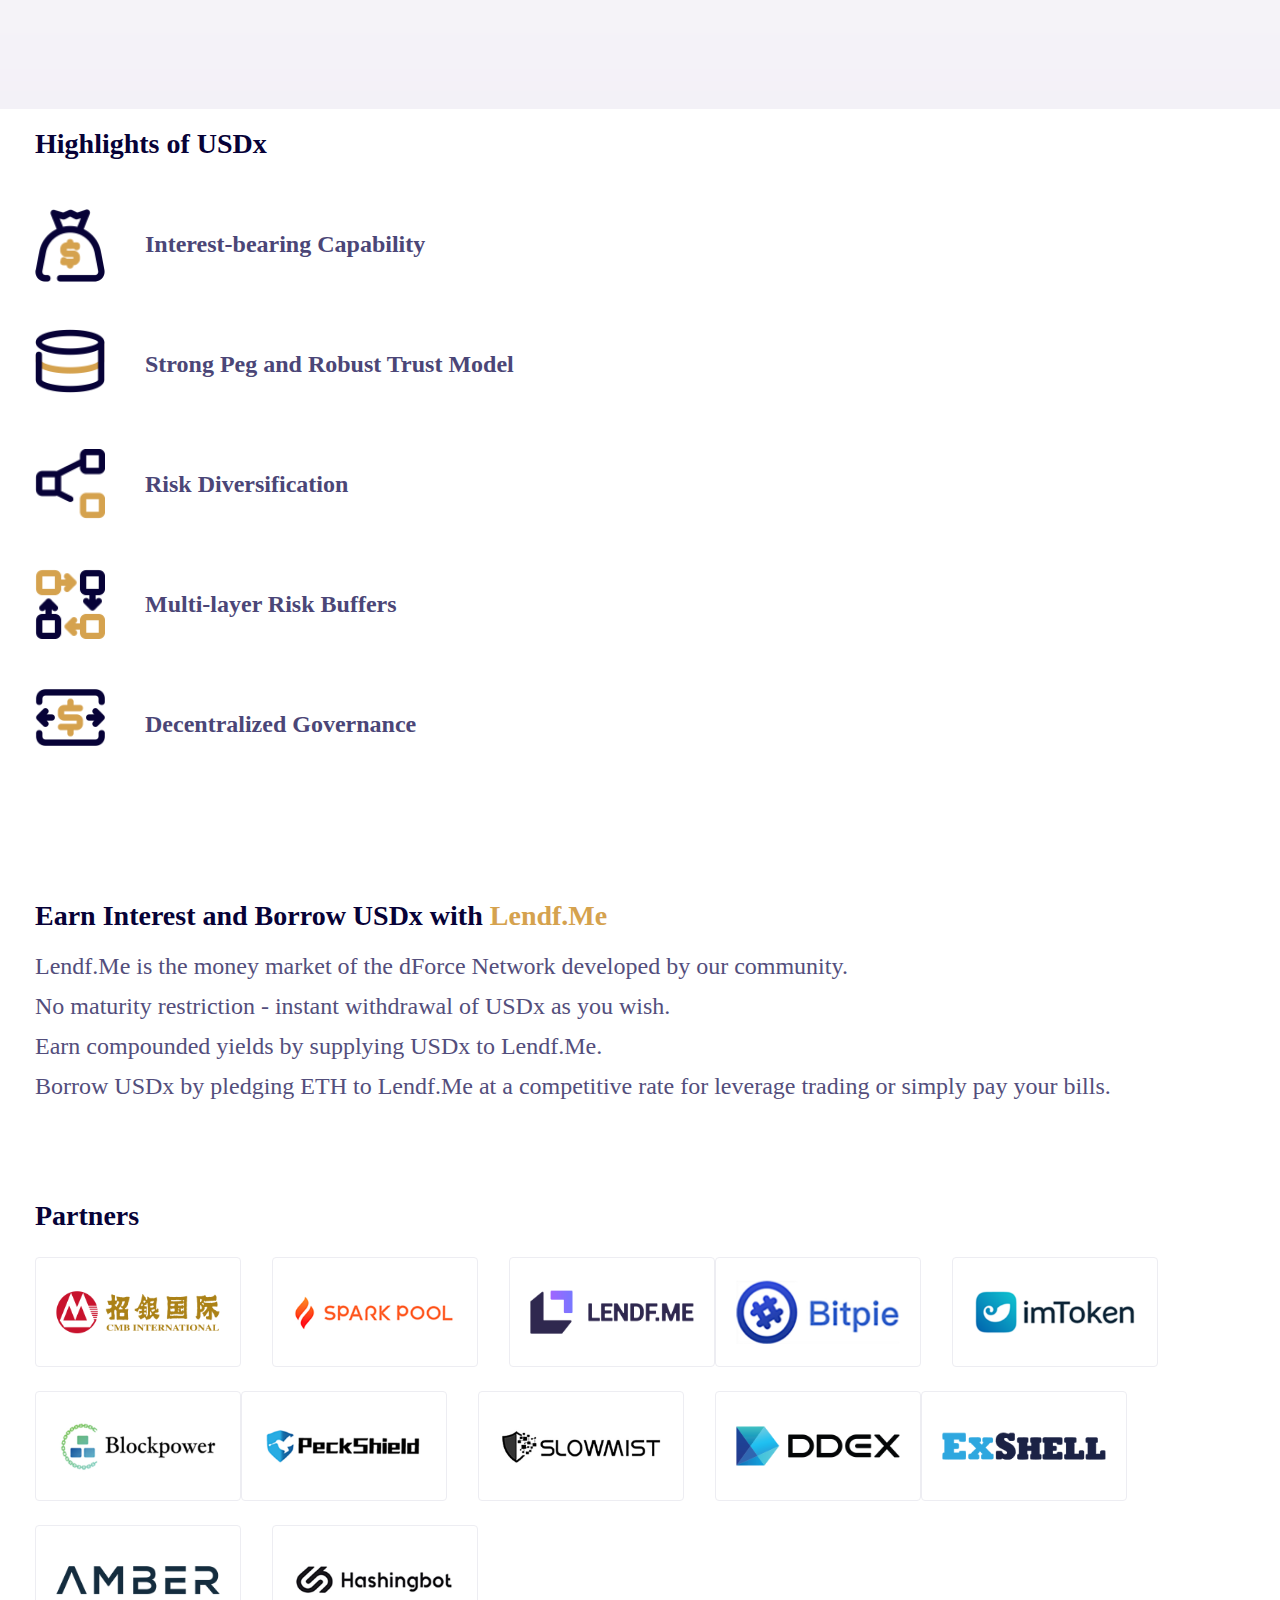
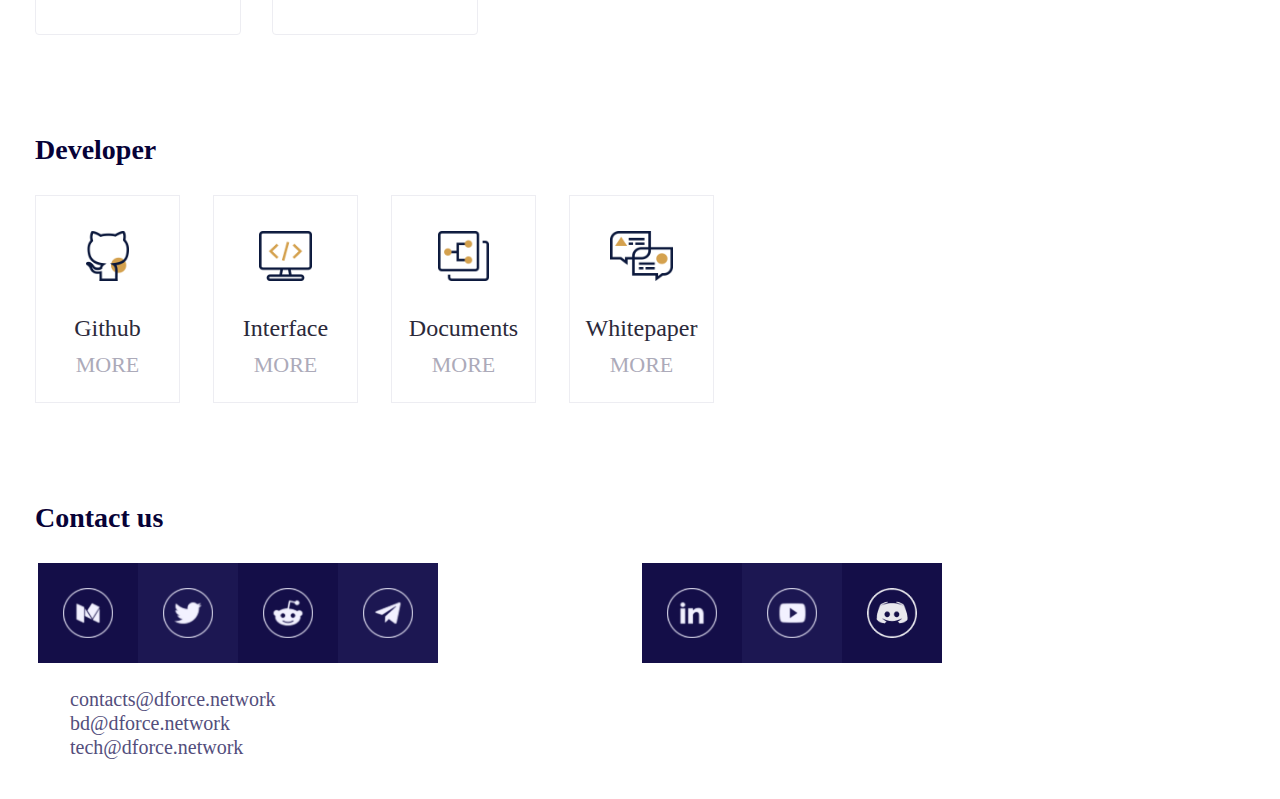
==== commit f2de04b8: "add partners" ====
--- a/dforce/index.html
+++ b/dforce/index.html
@@ -187,9 +187,12 @@
                 <img src="./src/images/p09.png" alt="">
             </div>
             <div class="item">
+                <img src="./src/images/p099.png" alt="">
+            </div>
+            <div class="item">
                 <img src="./src/images/p10.png" alt="">
             </div>
-            <div class="item">
+            <div class="item nomargin itemNomargin">
                 <img src="./src/images/p11.png" alt="">
             </div>
             <div class="clear"></div>
@@ -266,7 +269,7 @@
                 <a target="_blank" href="https://twitter.com/dForcenet" class="connectMe">
                     <img draggable="false" src="./src/images/connect3.png" alt="" srcset="">
                 </a>
-                <a target="_blank" href="https://www.reddit.com/user/dForceProtocol" class="connectMe">
+                <a target="_blank" href="https://www.reddit.com/r/dForceNetwork" class="connectMe">
                     <img draggable="false" src="./src/images/connect4.png" alt="" srcset="">
                 </a>
                 <a target="_blank" href="https://t.me/dforcenet" class="connectMe">
@@ -296,7 +299,7 @@
             <a target="_blank" href="https://twitter.com/dForcenet" class="connectMe exeBack">
                 <img draggable="false" src="./src/images/connect3.png" alt="" srcset="">
             </a>
-            <a target="_blank" href="https://www.reddit.com/user/dForceProtocol" class="connectMe itemNomargin">
+            <a target="_blank" href="https://www.reddit.com/r/dForceNetwork" class="connectMe itemNomargin">
                 <img draggable="false" src="./src/images/connect4.png" alt="" srcset="">
             </a>
             <a target="_blank" href="https://t.me/dforcenet" class="connectMe exeBack">
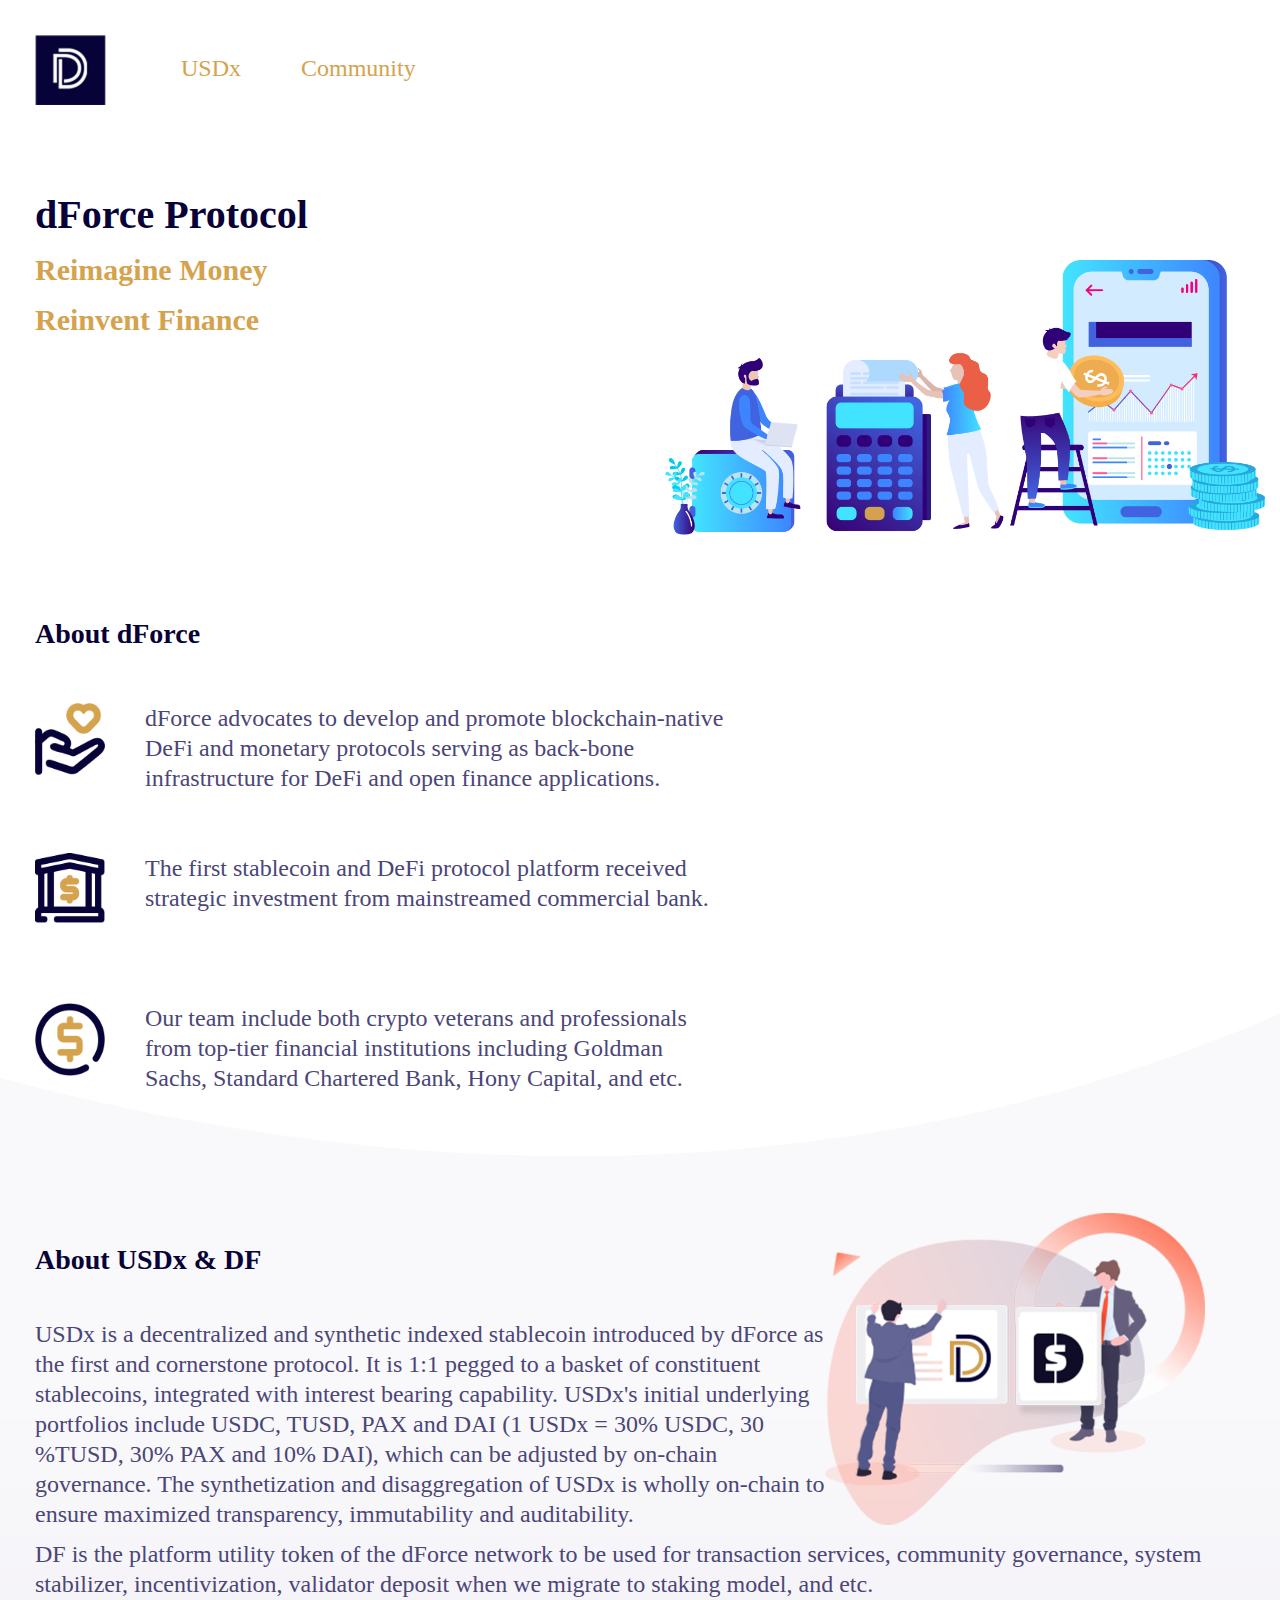
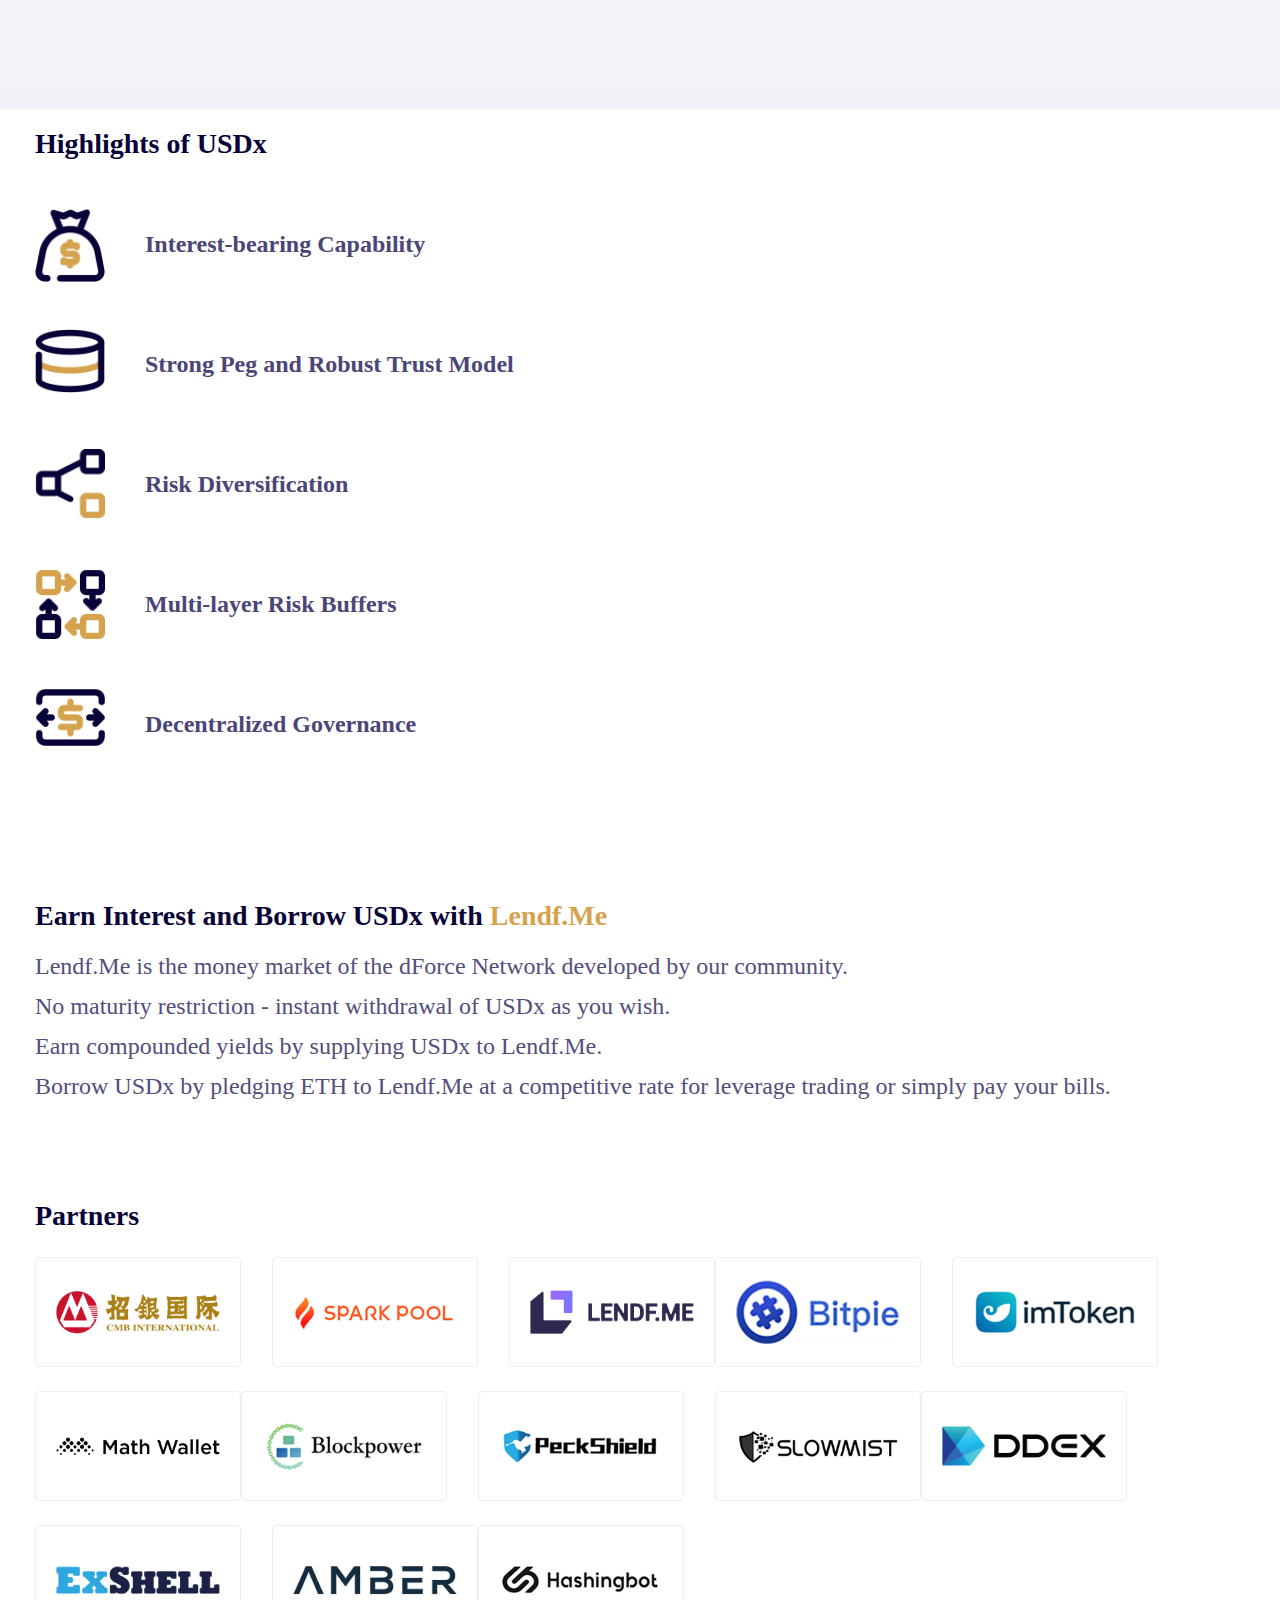
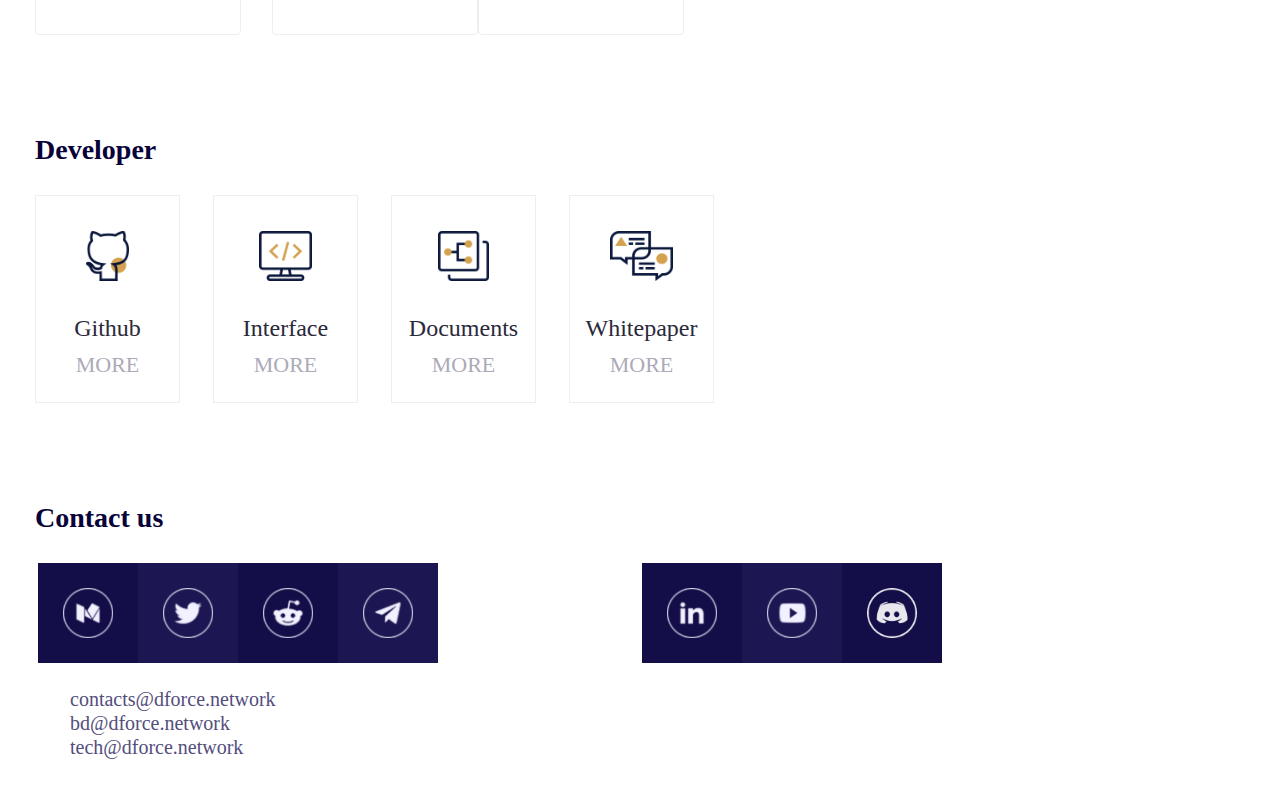
==== commit dc6b4f19: "add pic" ====
--- a/dforce/index.html
+++ b/dforce/index.html
@@ -175,24 +175,27 @@
                 <img src="./src/images/p05.png" alt="">
             </div>
             <div class="item itemNomargin">
+                <img src="./src/images/p05add.png" alt="">
+            </div>
+            <div class="item">
                 <img src="./src/images/p06.png" alt="">
             </div>
-            <div class="item">
+            <div class="item nomargin">
                 <img src="./src/images/p07.png" alt="">
             </div>
-            <div class="item nomargin">
+            <div class="item itemNomargin">
                 <img src="./src/images/p08.png" alt="">
             </div>
-            <div class="item itemNomargin">
+            <div class="item">
                 <img src="./src/images/p09.png" alt="">
             </div>
             <div class="item">
                 <img src="./src/images/p099.png" alt="">
             </div>
-            <div class="item">
+            <div class="item itemNomargin nomargin">
                 <img src="./src/images/p10.png" alt="">
             </div>
-            <div class="item nomargin itemNomargin">
+            <div class="item">
                 <img src="./src/images/p11.png" alt="">
             </div>
             <div class="clear"></div>
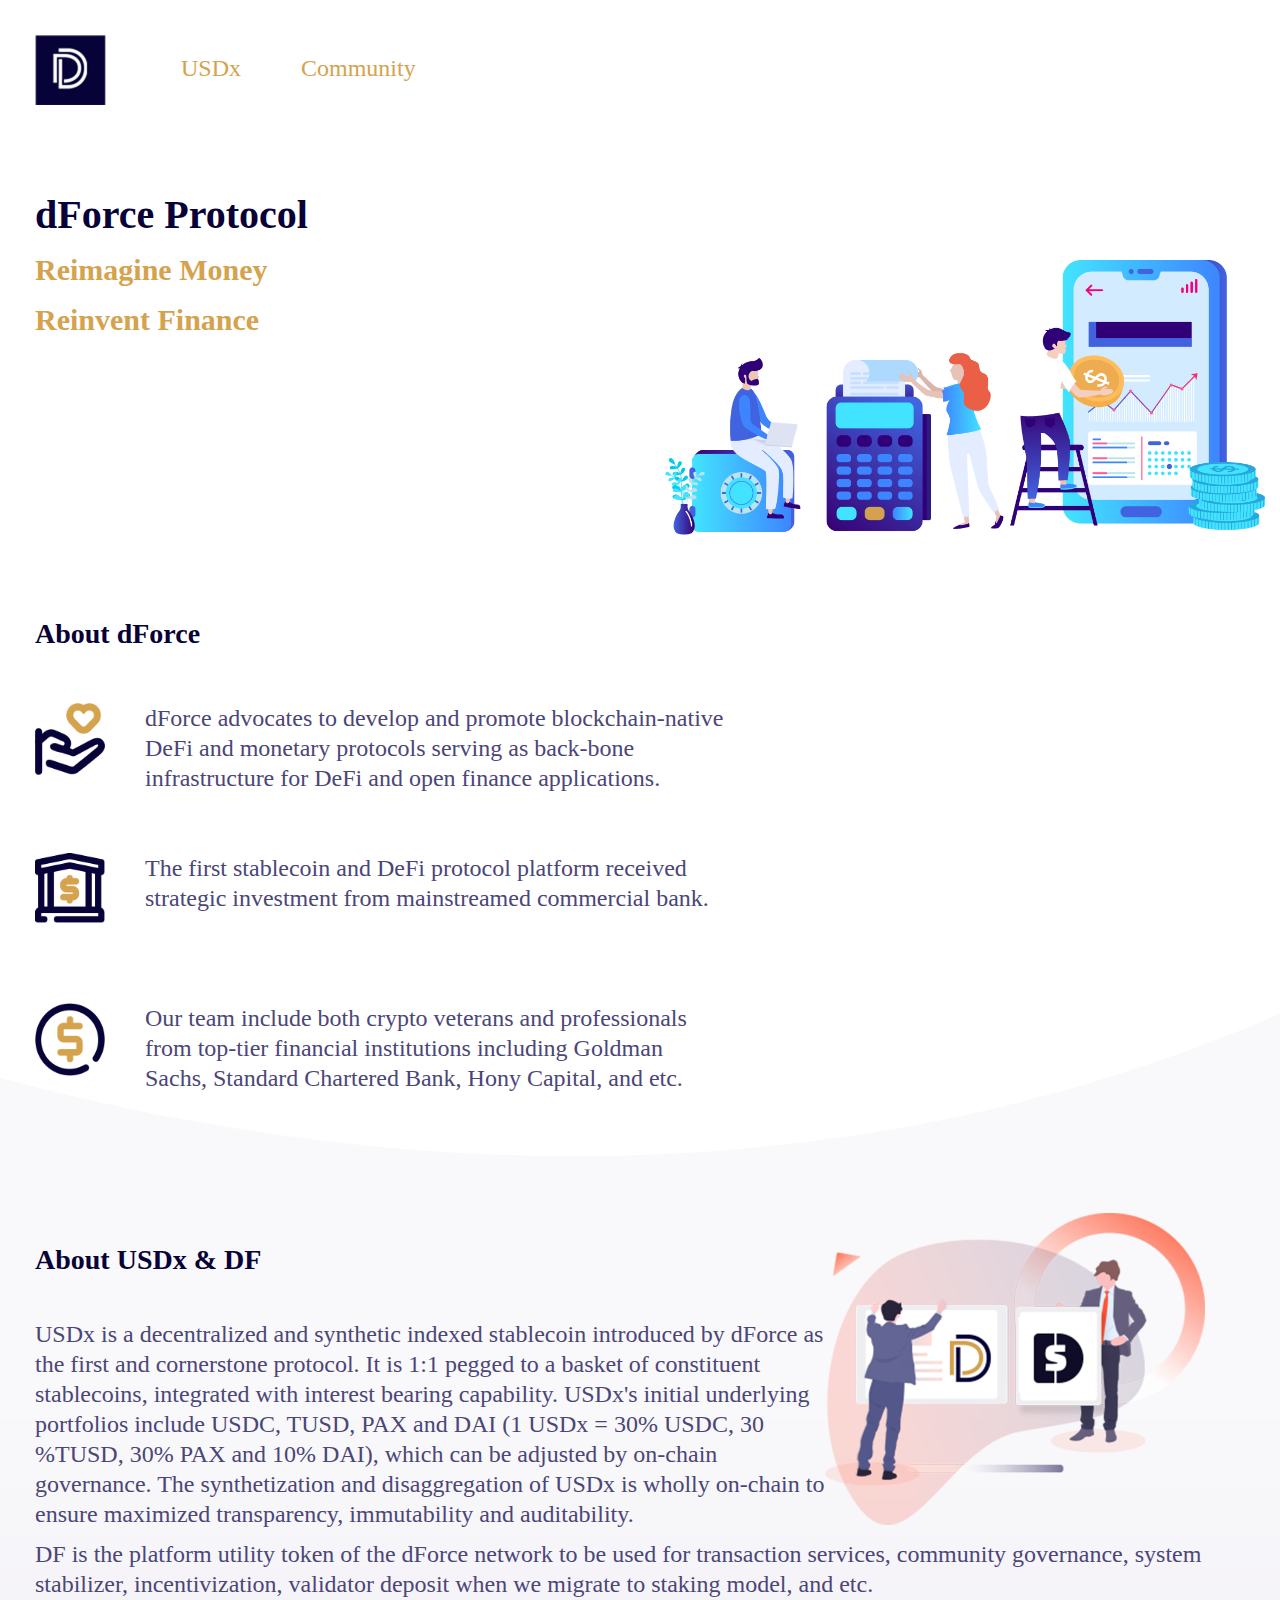
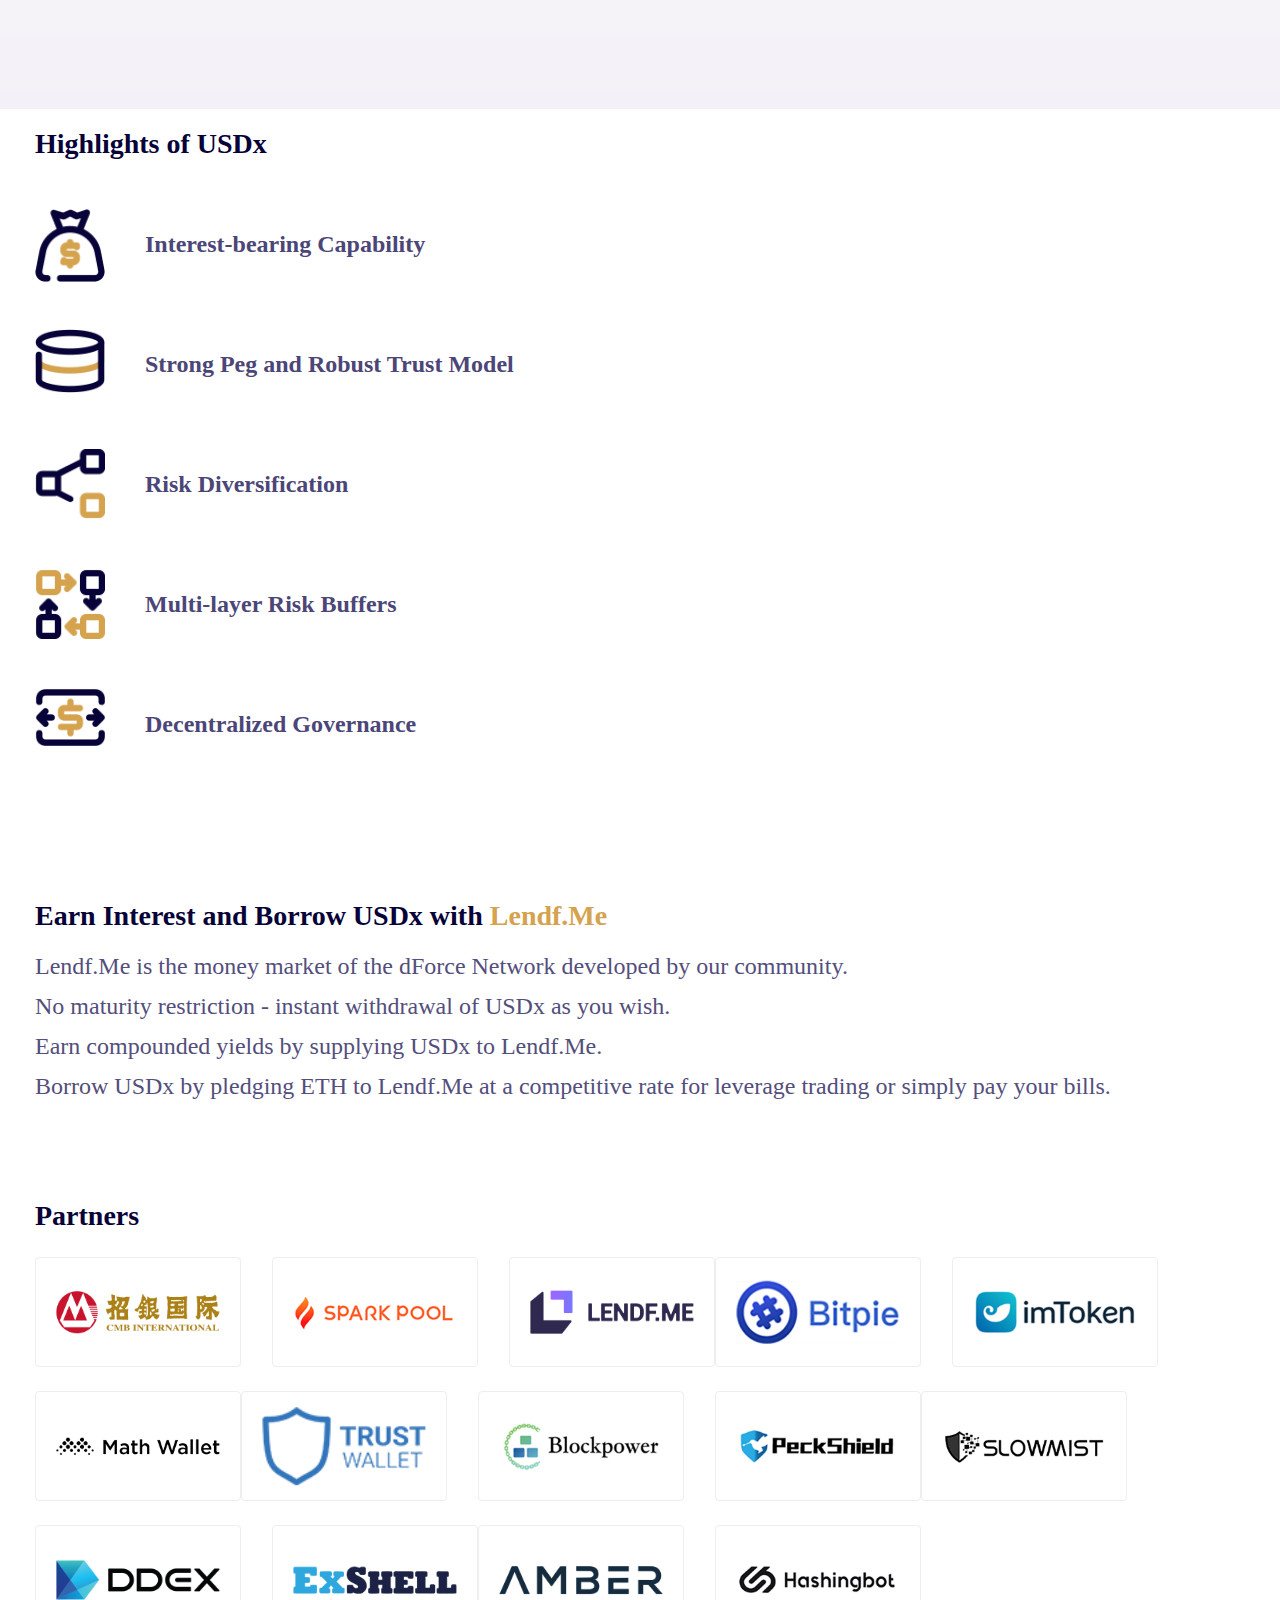
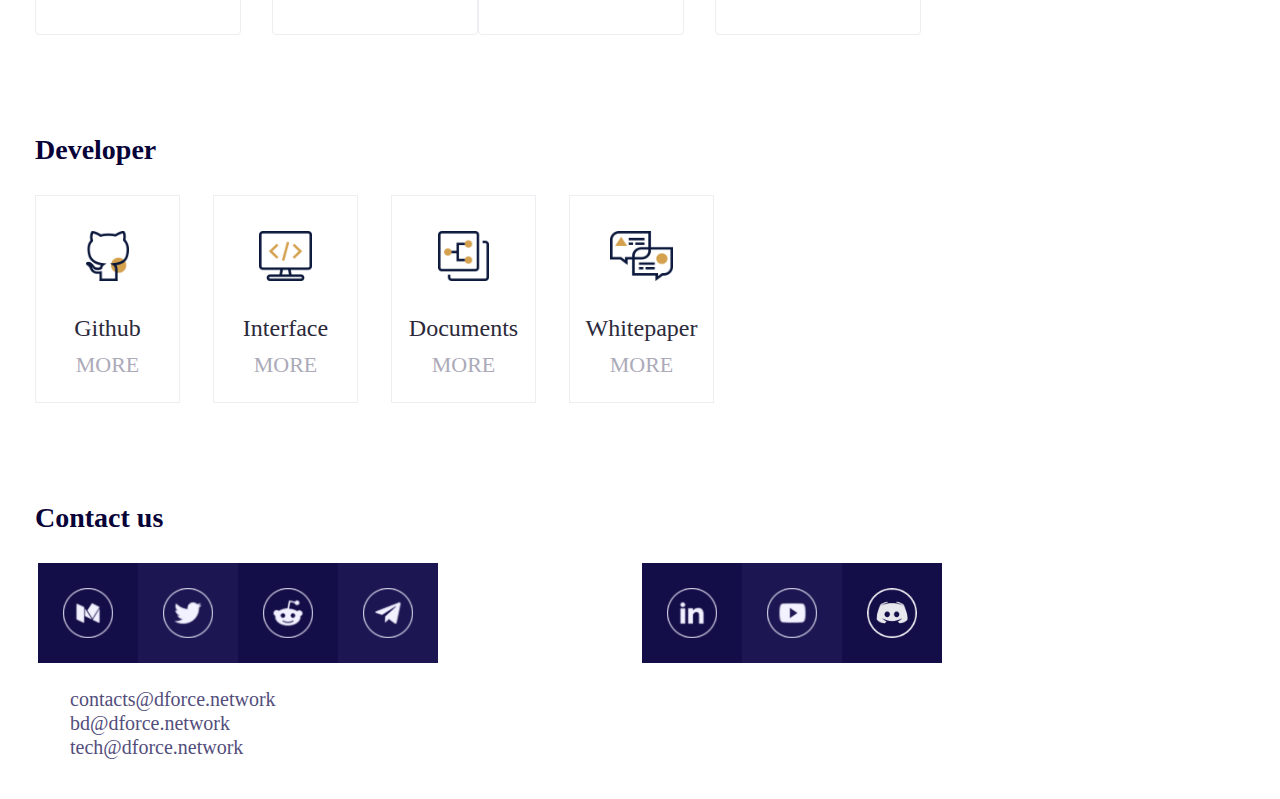
==== commit f1b74f25: "update" ====
--- a/dforce/index.html
+++ b/dforce/index.html
@@ -178,21 +178,24 @@
                 <img src="./src/images/p05add.png" alt="">
             </div>
             <div class="item">
+                <img src="./src/images/p05addplus.png" alt="">
+            </div>
+            <div class="item nomargin">
                 <img src="./src/images/p06.png" alt="">
             </div>
-            <div class="item nomargin">
+            <div class="item itemNomargin">
                 <img src="./src/images/p07.png" alt="">
             </div>
-            <div class="item itemNomargin">
+            <div class="item">
                 <img src="./src/images/p08.png" alt="">
             </div>
             <div class="item">
                 <img src="./src/images/p09.png" alt="">
             </div>
-            <div class="item">
+            <div class="item nomargin itemNomargin">
                 <img src="./src/images/p099.png" alt="">
             </div>
-            <div class="item itemNomargin nomargin">
+            <div class="item">
                 <img src="./src/images/p10.png" alt="">
             </div>
             <div class="item">
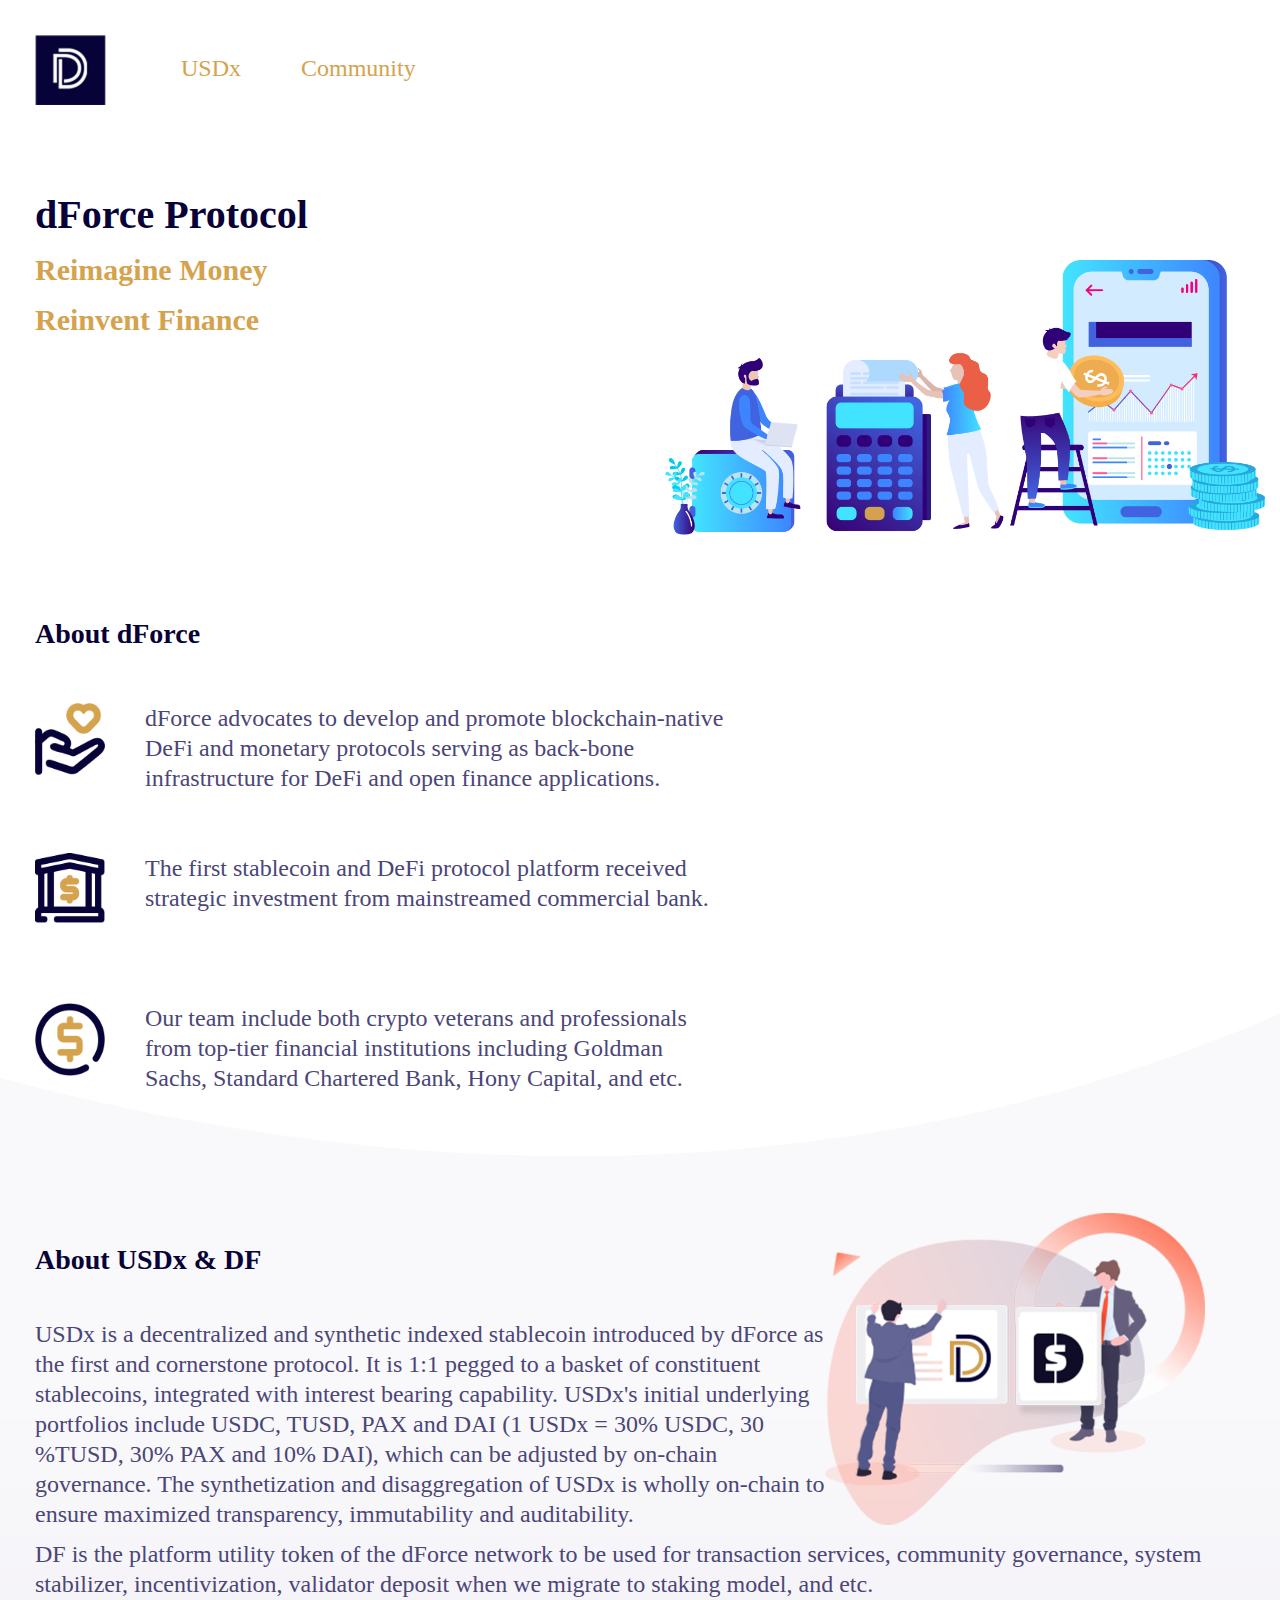
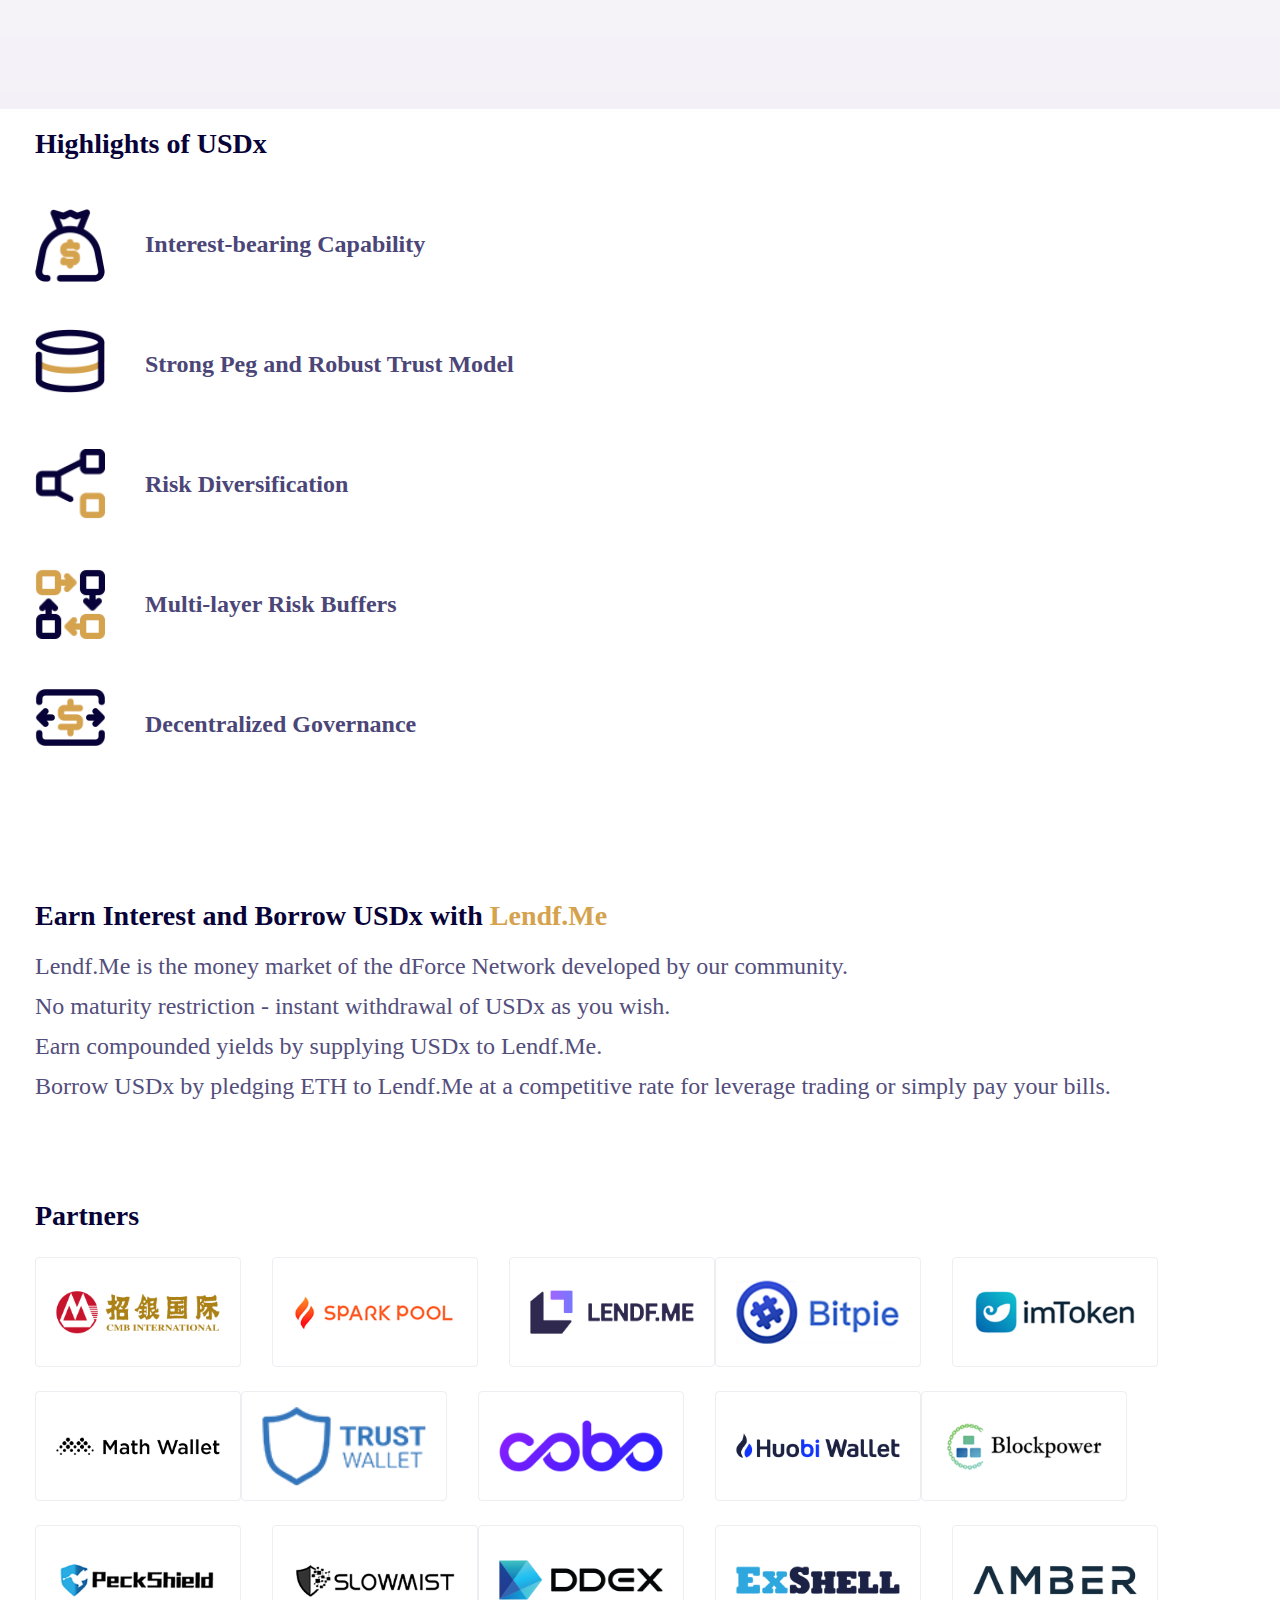
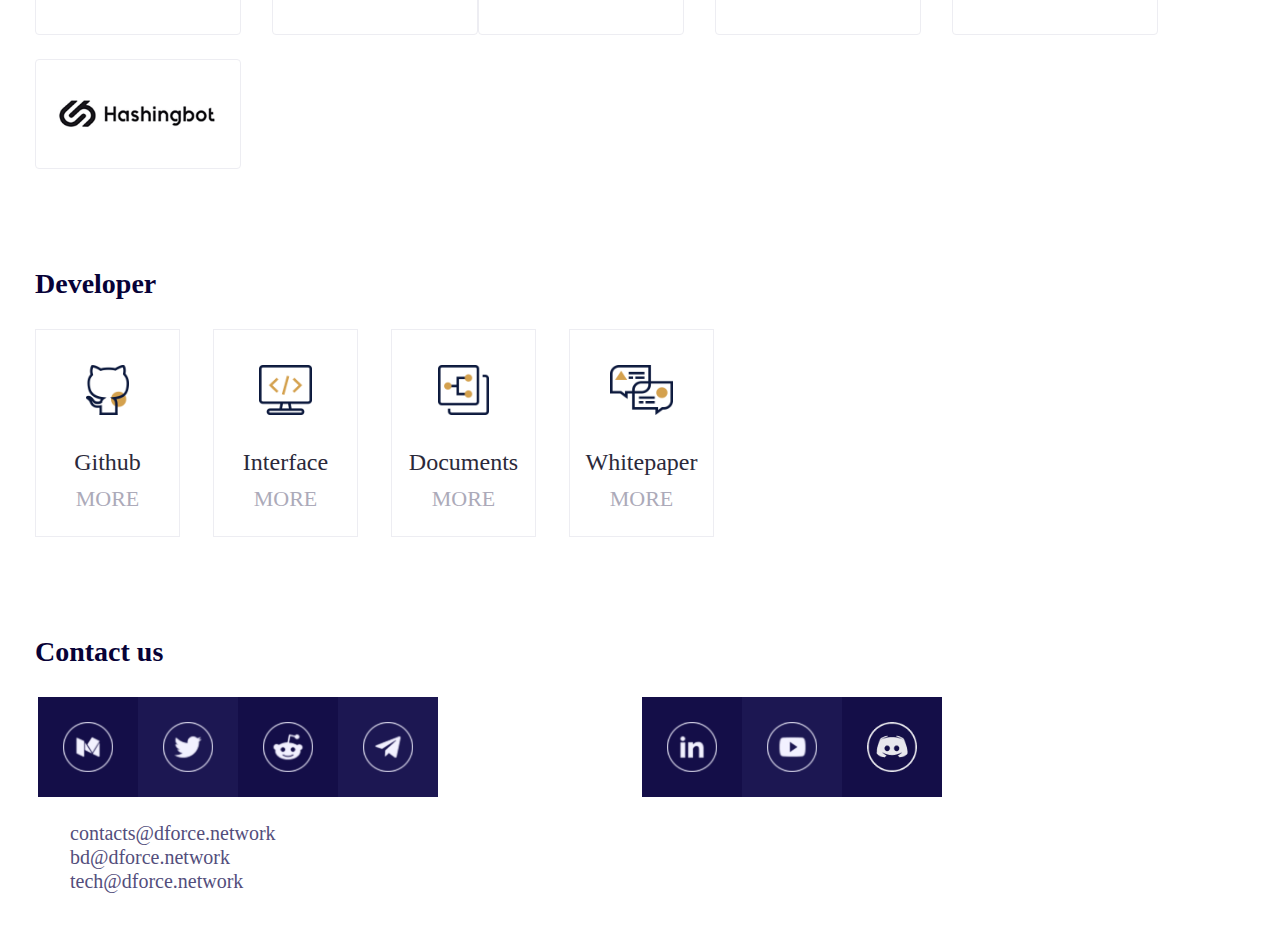
==== commit 1213e708: "update" ====
--- a/dforce/index.html
+++ b/dforce/index.html
@@ -171,6 +171,8 @@
             <div class="item nomargin">
                 <img src="./src/images/p04.png" alt="">
             </div>
+
+
             <div class="item">
                 <img src="./src/images/p05.png" alt="">
             </div>
@@ -181,26 +183,39 @@
                 <img src="./src/images/p05addplus.png" alt="">
             </div>
             <div class="item nomargin">
+                <img src="./src/images/p_new08.png" alt="">
+            </div>
+
+
+            <div class="item itemNomargin">
+                <img src="./src/images/p_new09.png" alt="">
+            </div>
+            <div class="item">
                 <img src="./src/images/p06.png" alt="">
             </div>
+            <div class="item">
+                <img src="./src/images/p07.png" alt="">
+            </div>
+            <div class="item nomargin itemNomargin">
+                <img src="./src/images/p08.png" alt="">
+            </div>
+
+
+
+            <div class="item">
+                <img src="./src/images/p09.png" alt="">
+            </div>
+            <div class="item">
+                <img src="./src/images/p099.png" alt="">
+            </div>
             <div class="item itemNomargin">
-                <img src="./src/images/p07.png" alt="">
-            </div>
-            <div class="item">
-                <img src="./src/images/p08.png" alt="">
-            </div>
-            <div class="item">
-                <img src="./src/images/p09.png" alt="">
-            </div>
-            <div class="item nomargin itemNomargin">
-                <img src="./src/images/p099.png" alt="">
-            </div>
-            <div class="item">
                 <img src="./src/images/p10.png" alt="">
             </div>
-            <div class="item">
+            <div class="item nomargin">
                 <img src="./src/images/p11.png" alt="">
             </div>
+
+
             <div class="clear"></div>
         </div>
     </div>
@@ -335,7 +350,8 @@
             <a target="_blank" href="https://www.linkedin.com/company/dforce-network" class="connectMe">
                 <img draggable="false" src="./src/images/connect6.png" alt="" srcset="">
             </a>
-            <a target="_blank" href="https://www.youtube.com/channel/UCM6Vgoc-BhFGG11ZndUr6Ow" class="connectMe exeBack">
+            <a target="_blank" href="https://www.youtube.com/channel/UCM6Vgoc-BhFGG11ZndUr6Ow"
+                class="connectMe exeBack">
                 <img draggable="false" src="./src/images/connect8.png" alt="" srcset="">
             </a>
             <a target="_blank" href="https://discord.gg/Gbtd3MR" class="connectMe">
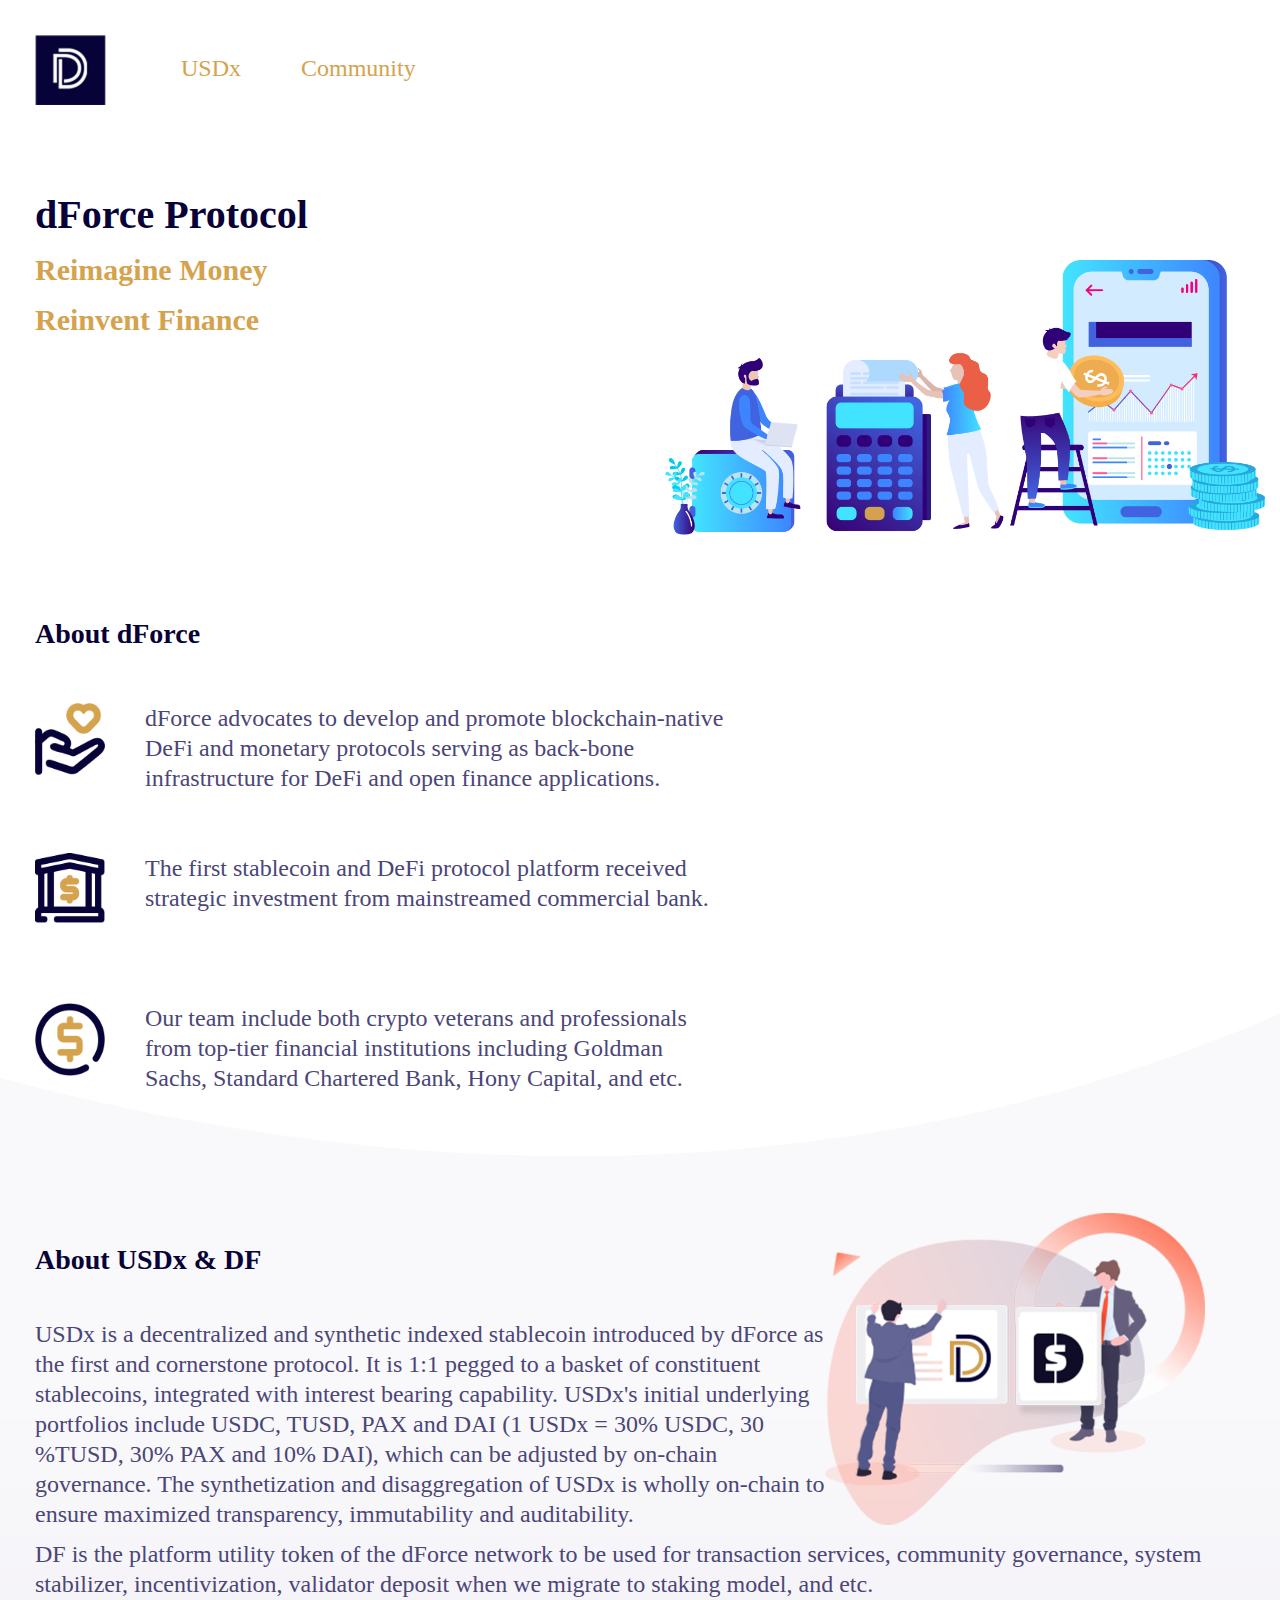
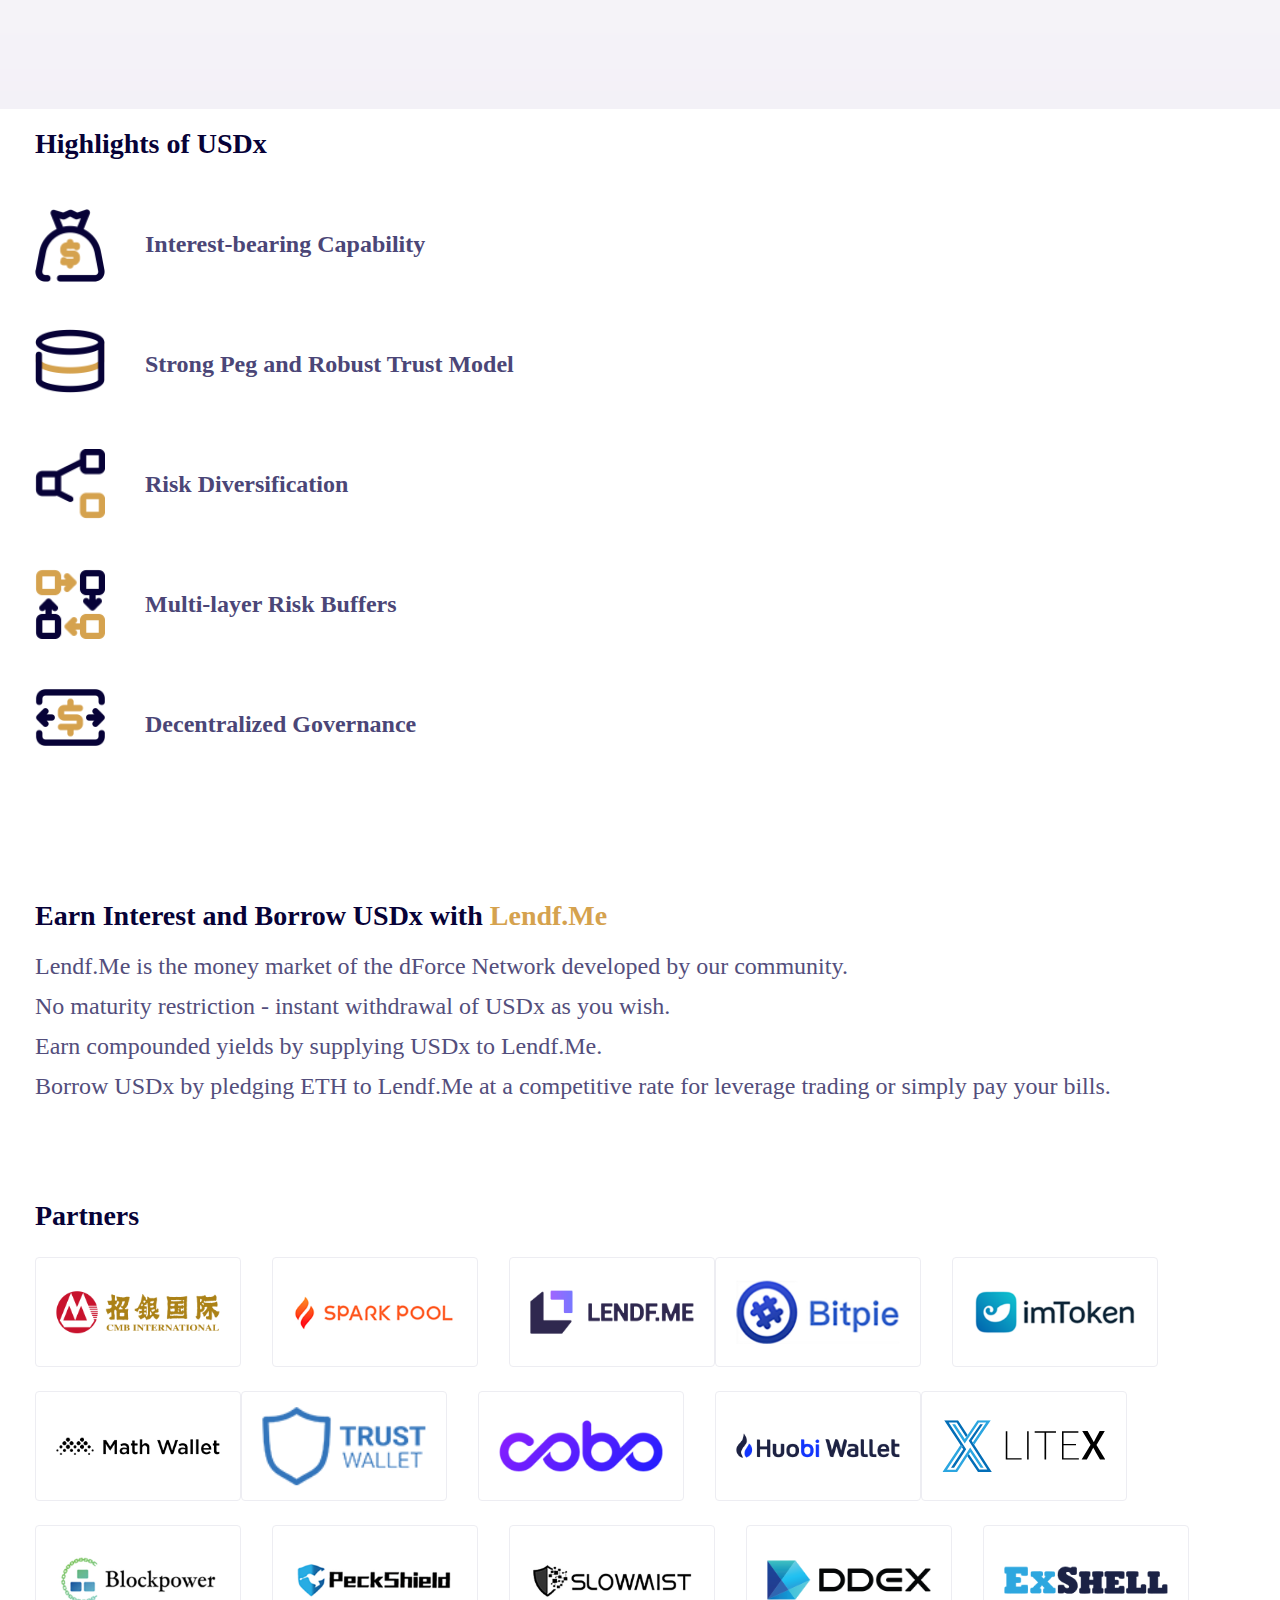
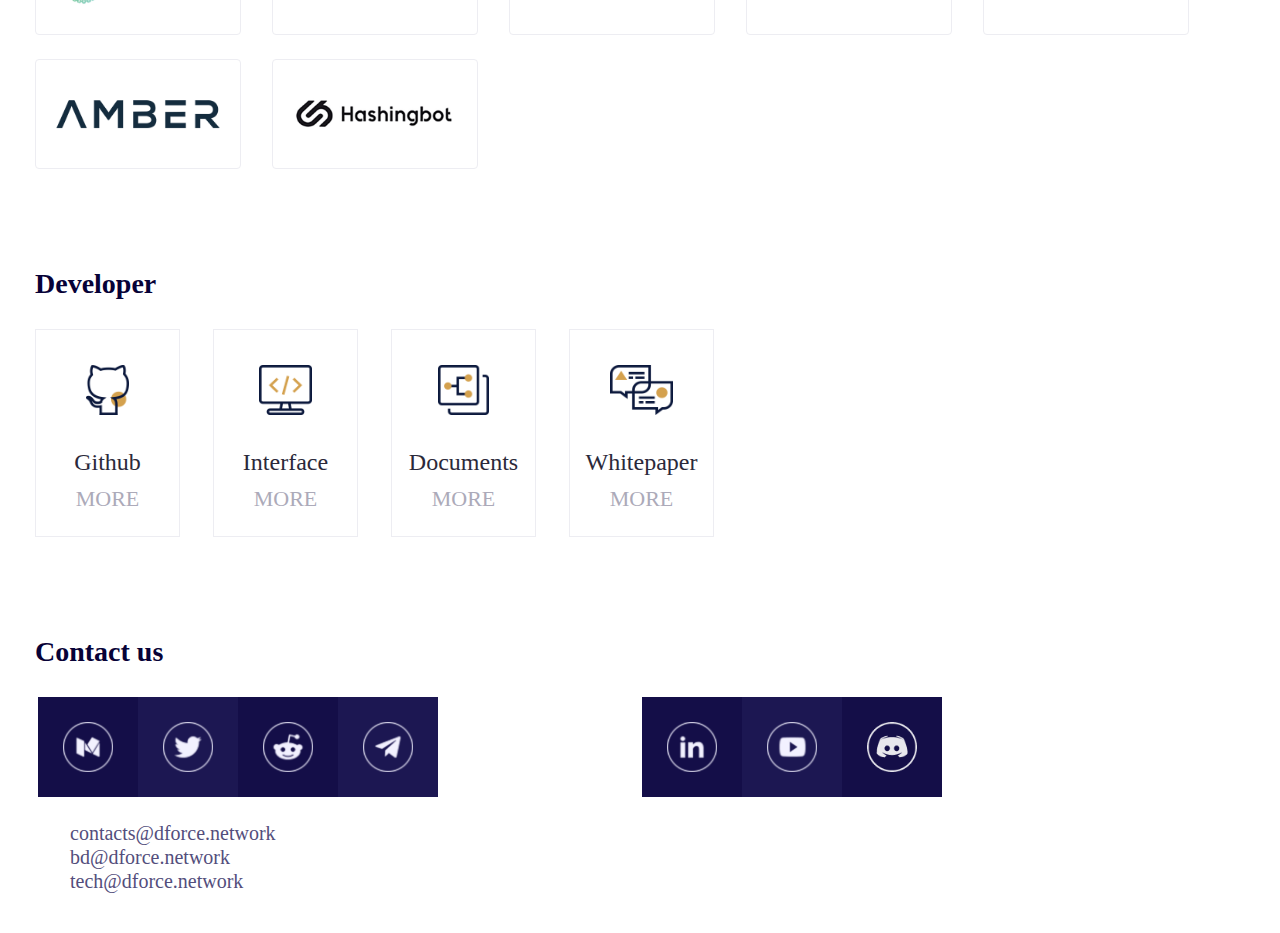
==== commit 52fe48ec: "add pic_10" ====
--- a/dforce/index.html
+++ b/dforce/index.html
@@ -191,26 +191,30 @@
                 <img src="./src/images/p_new09.png" alt="">
             </div>
             <div class="item">
+                <img src="./src/images/p_new09.svg" alt="">
+            </div>
+            <div class="item">
                 <img src="./src/images/p06.png" alt="">
             </div>
-            <div class="item">
+            <div class="item nomargin">
                 <img src="./src/images/p07.png" alt="">
             </div>
-            <div class="item nomargin itemNomargin">
+
+
+            <div class="item">
                 <img src="./src/images/p08.png" alt="">
             </div>
-
-
-
             <div class="item">
                 <img src="./src/images/p09.png" alt="">
             </div>
-            <div class="item">
+            <div class="item itemNomargin">
                 <img src="./src/images/p099.png" alt="">
             </div>
-            <div class="item itemNomargin">
+            <div class="item nomargin">
                 <img src="./src/images/p10.png" alt="">
             </div>
+
+
             <div class="item nomargin">
                 <img src="./src/images/p11.png" alt="">
             </div>
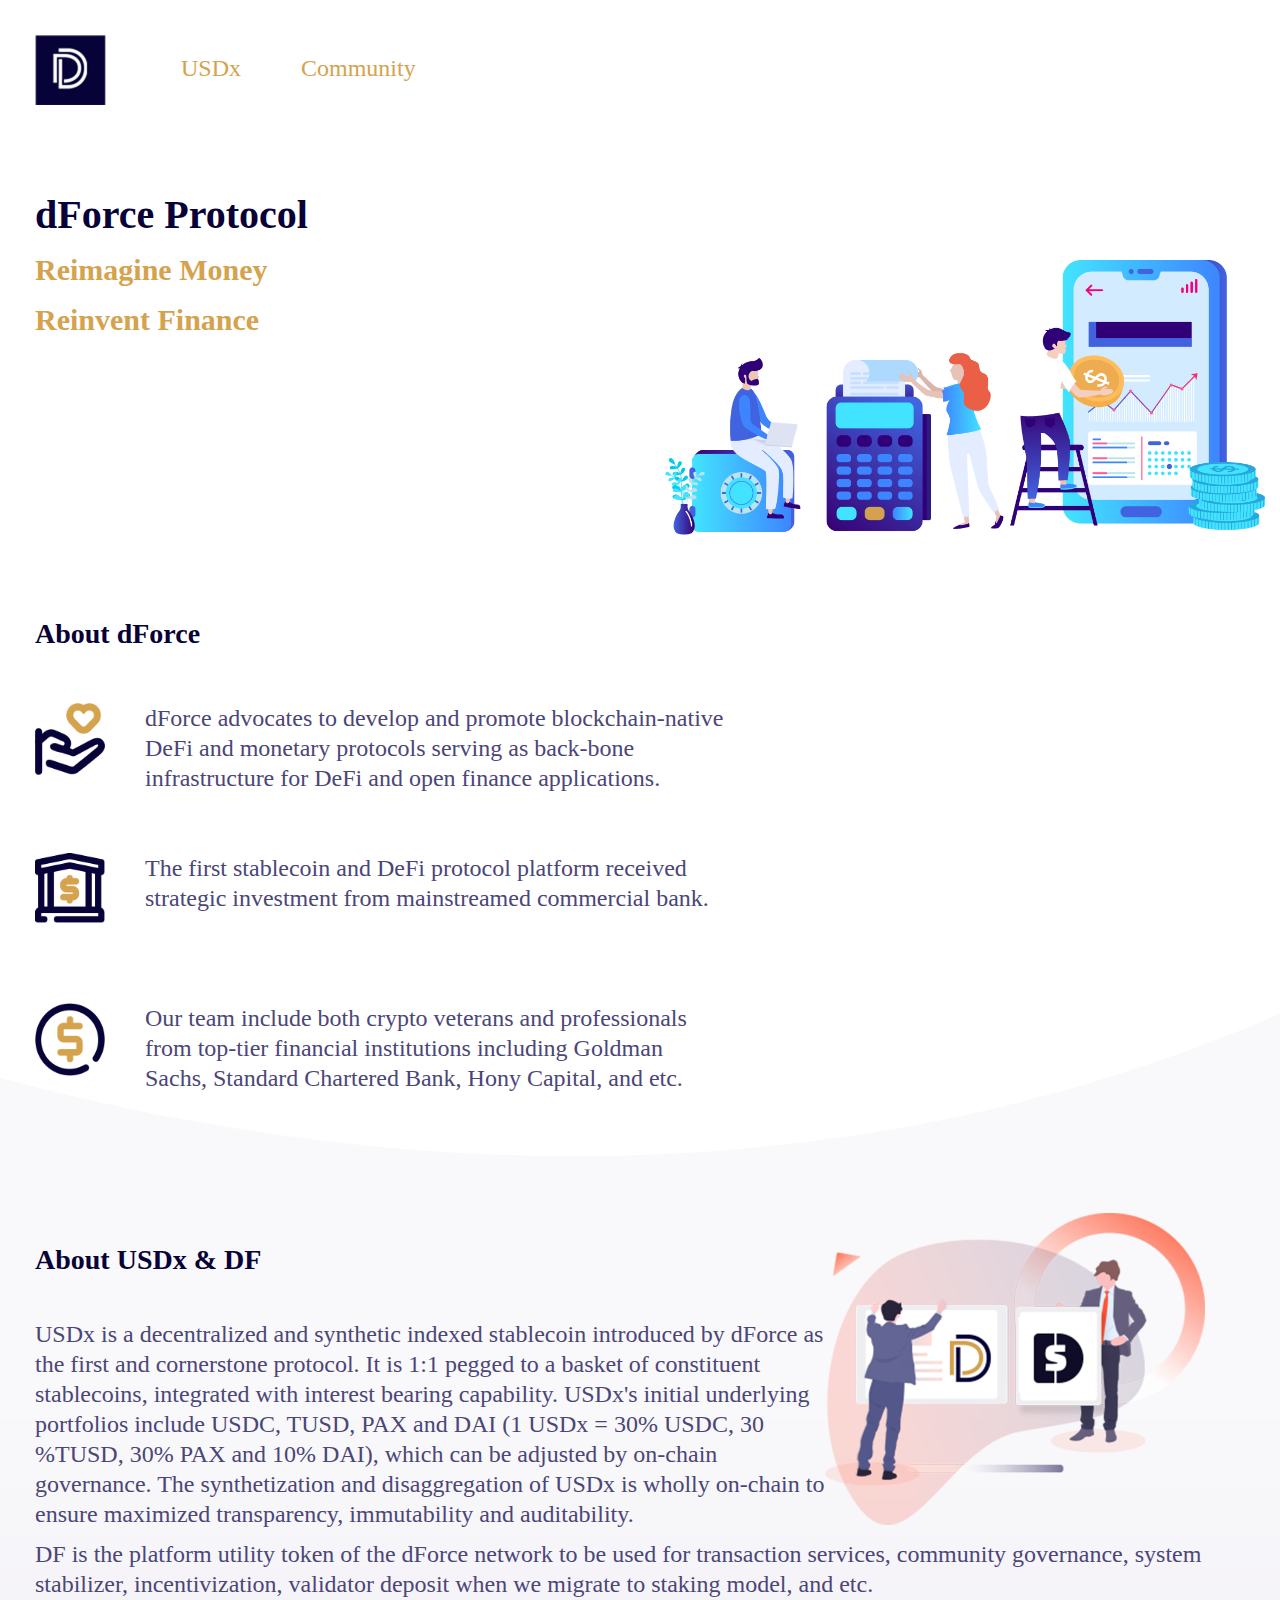
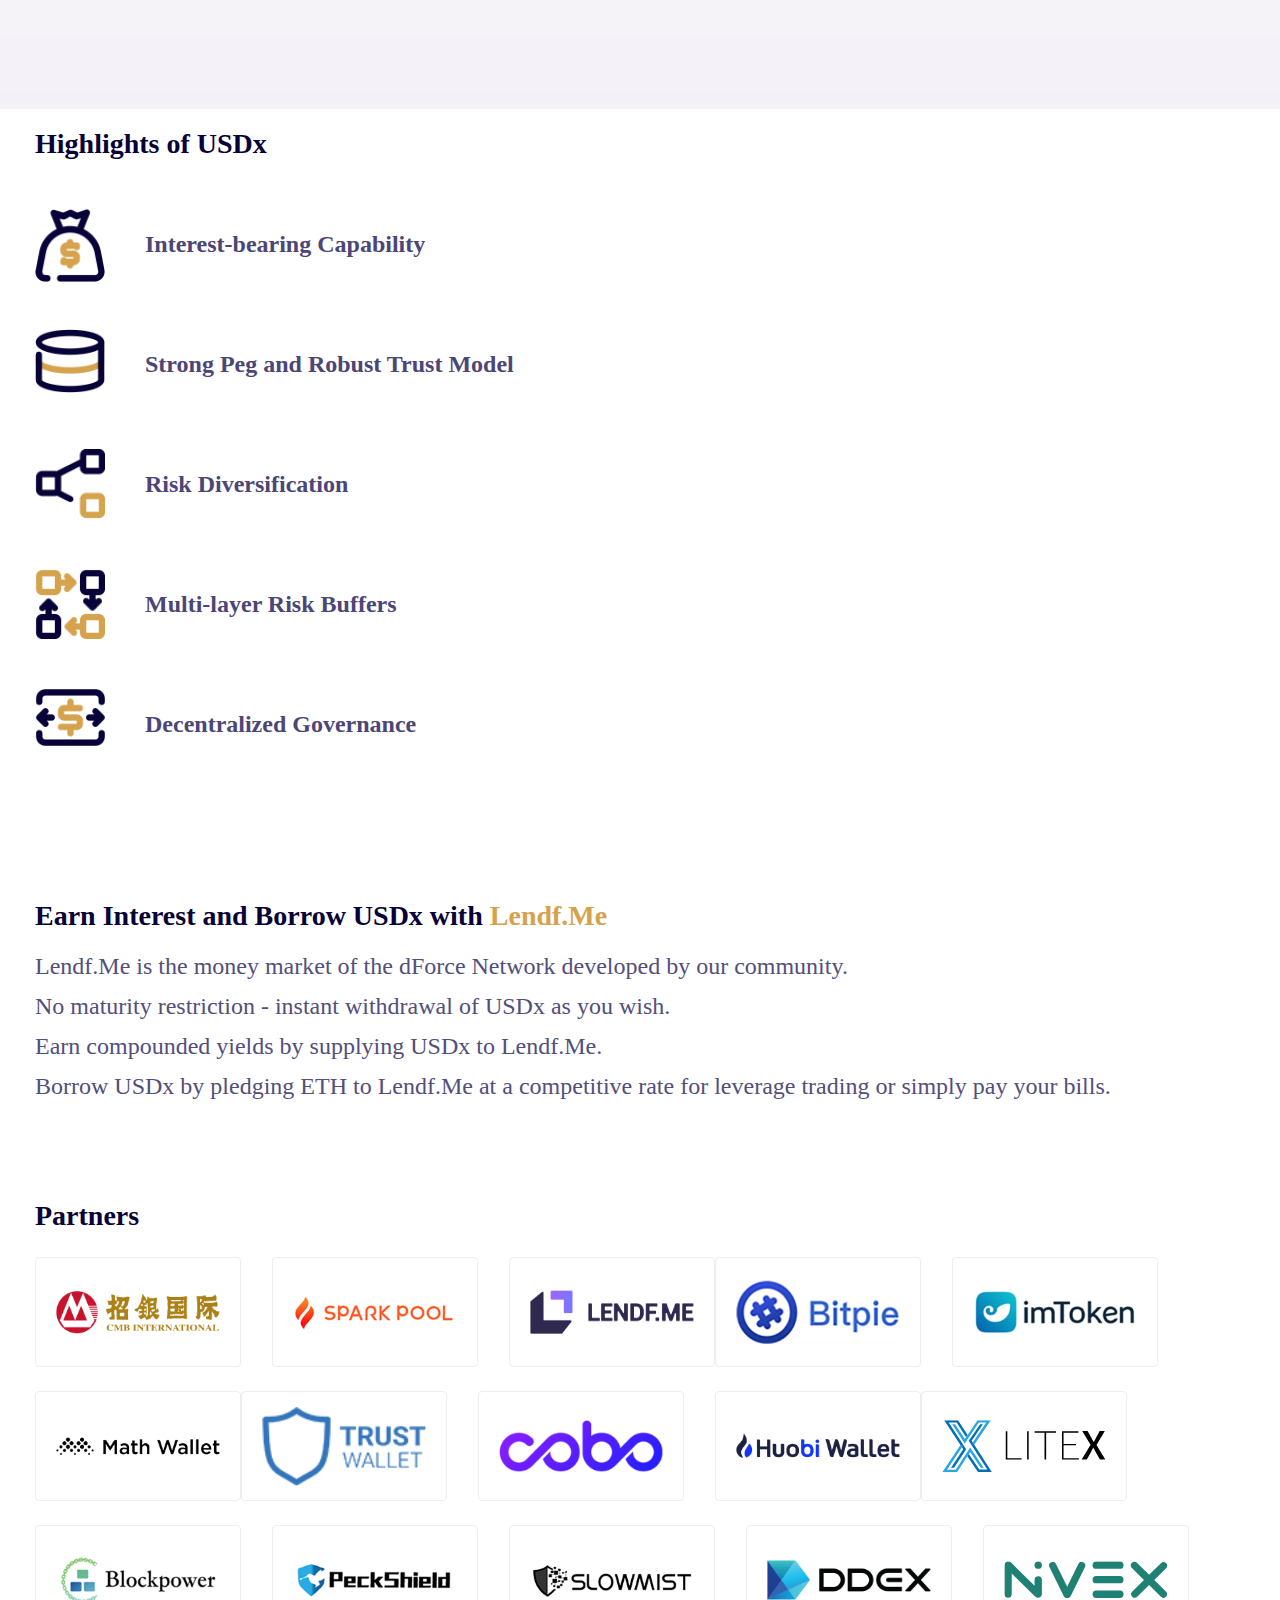
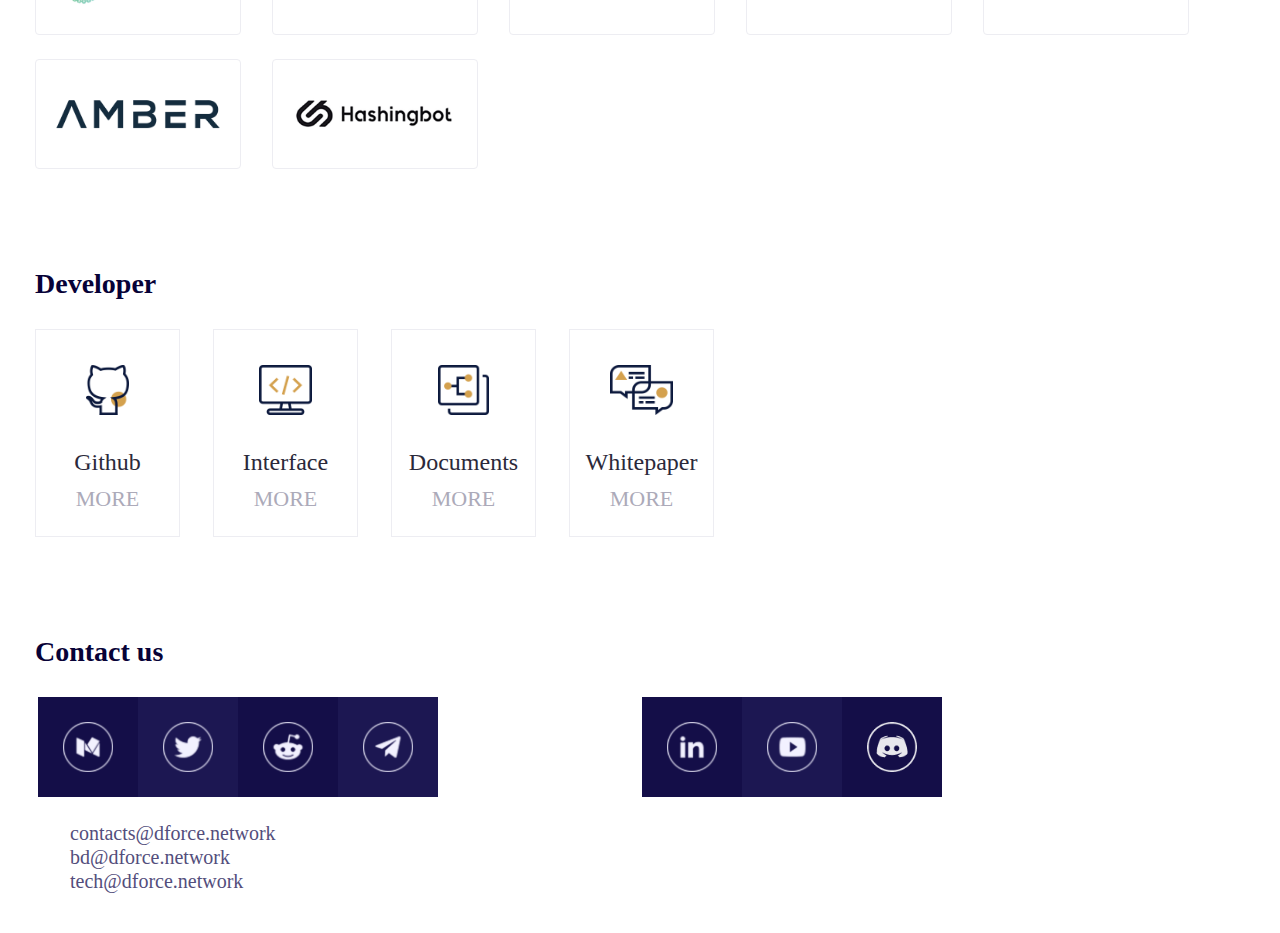
==== commit 46bd3d0c: "update logo pic" ====
--- a/dforce/index.html
+++ b/dforce/index.html
@@ -208,7 +208,7 @@
                 <img src="./src/images/p09.png" alt="">
             </div>
             <div class="item itemNomargin">
-                <img src="./src/images/p099.png" alt="">
+                <img src="./src/images/p099.svg" alt="">
             </div>
             <div class="item nomargin">
                 <img src="./src/images/p10.png" alt="">
